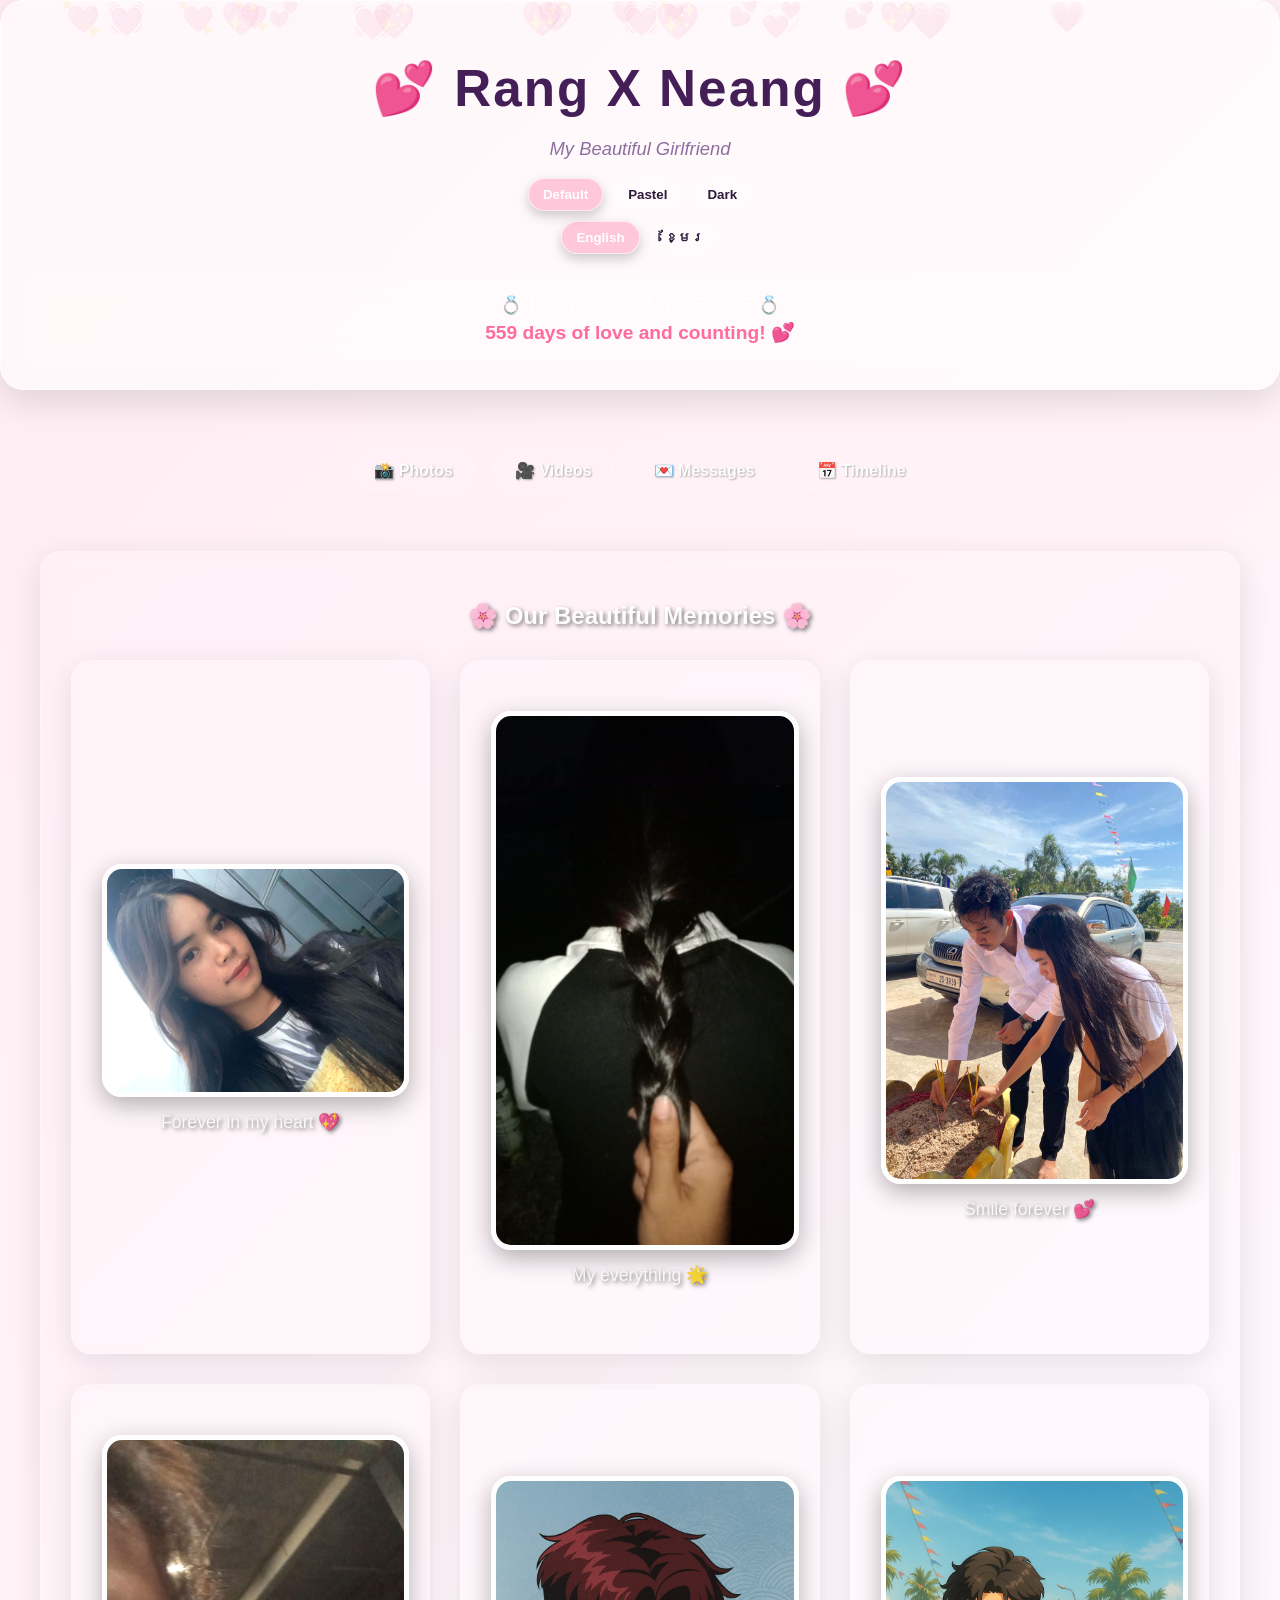
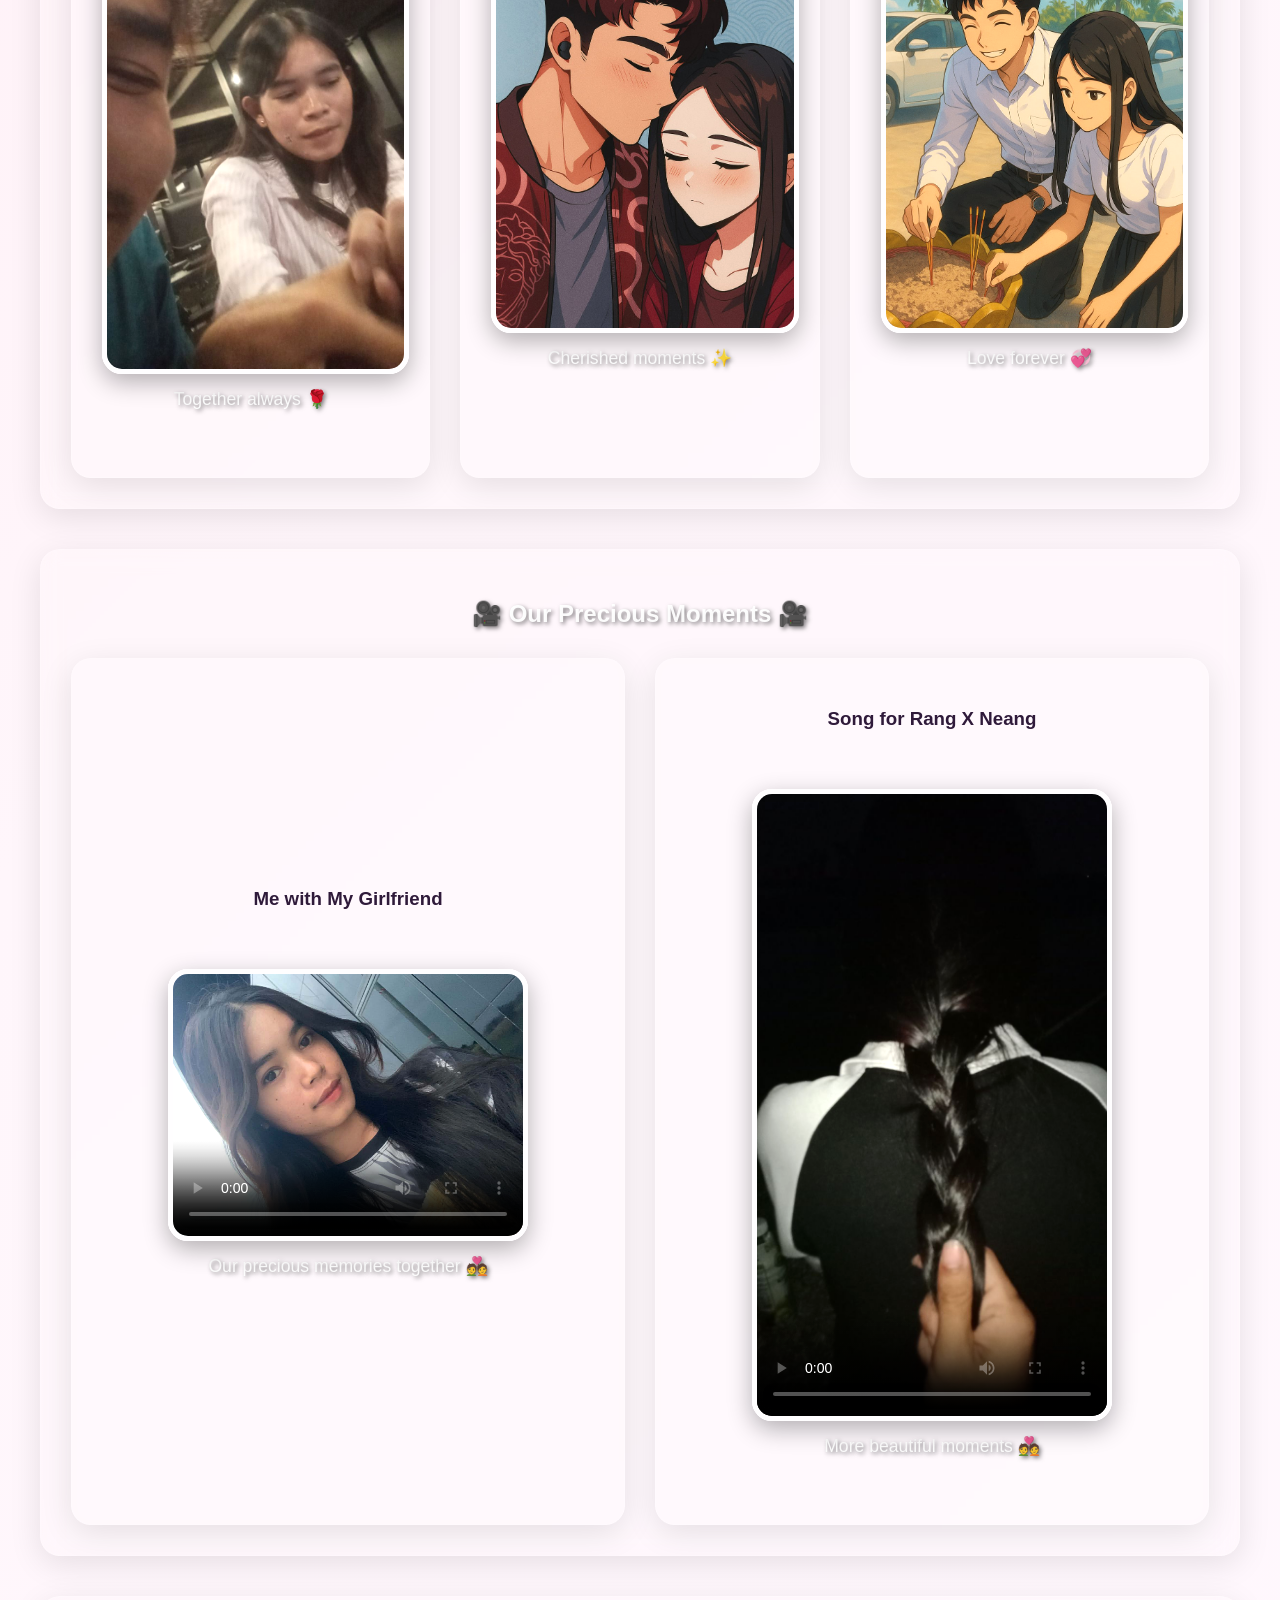
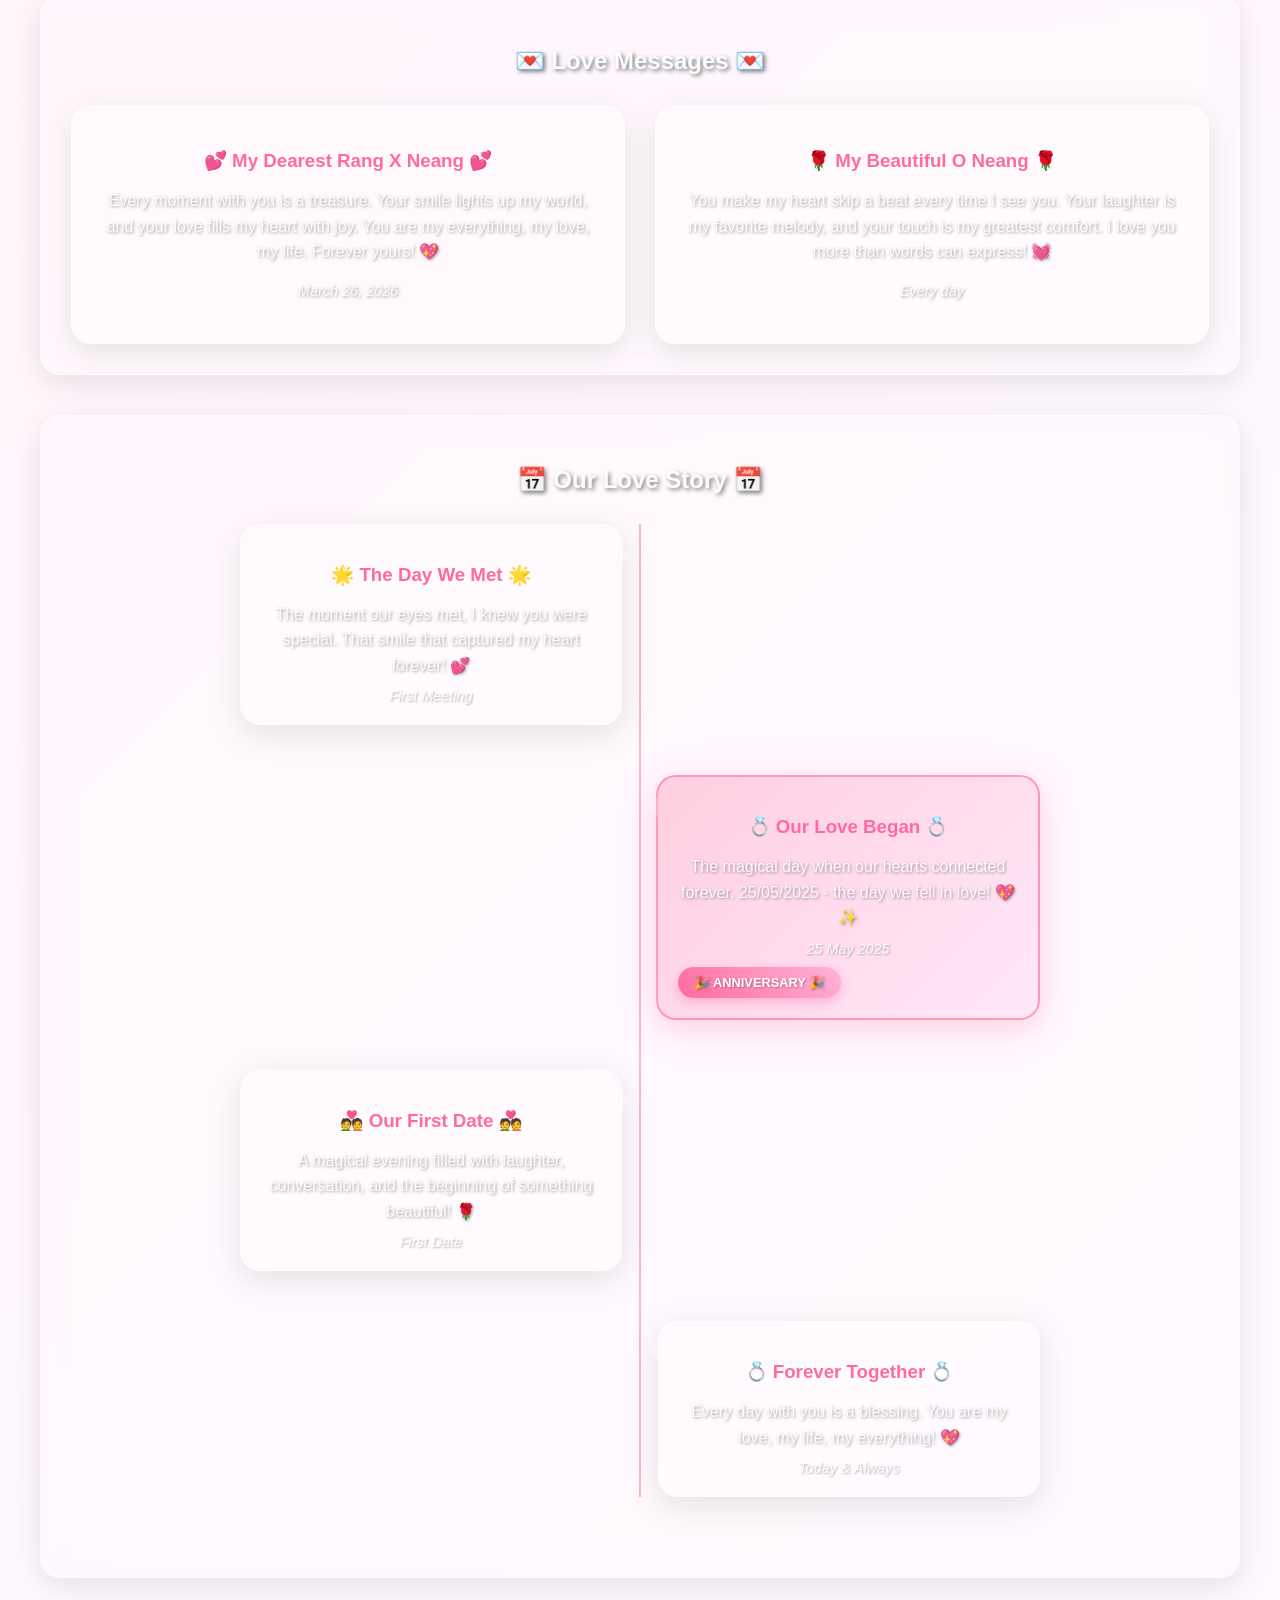
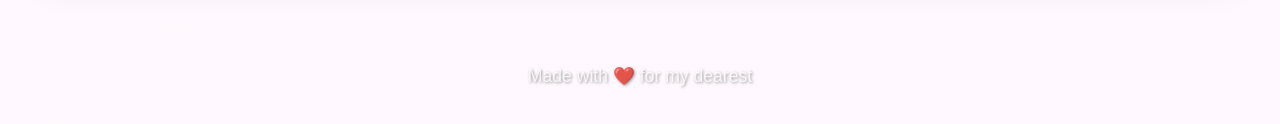
==== index.html @ b81b5de1 "update" ====
<!DOCTYPE html>
<html lang="km">
<head>
    <meta charset="UTF-8">
    <meta name="viewport" content="width=device-width, initial-scale=1.0">
    <meta name="description" content="A beautiful page dedicated to my girlfriend - Rang X Neang">
    <title>Rang X Neang - My Love</title>
    <link rel="stylesheet" href="css.css">
    <link rel="icon" href="data:image/svg+xml,<svg xmlns='http://www.w3.org/2000/svg' viewBox='0 0 100 100'><text y='.9em' font-size='90'>💕</text></svg>">
</head>
<body class="theme-default">
    <header>
        <h1>💕 Rang X Neang 💕</h1>
        <p class="subtitle">My Beautiful Girlfriend</p>

        <div class="theme-controls">
            <button class="theme-btn" data-theme="default">Default</button>
            <button class="theme-btn" data-theme="pastel">Pastel</button>
            <button class="theme-btn" data-theme="dark">Dark</button>
        </div>

        <div class="lang-controls">
            <button class="lang-btn" data-lang="en">English</button>
            <button class="lang-btn" data-lang="km">ខ្មែរ</button>
        </div>

        <div class="anniversary-counter" id="anniversaryCounter">
            <p>💍 Together since May 25, 2025 💍</p>
            <p id="daysTogether">Calculating days of love...</p>
        </div>
    </header>

    <main>
        <nav class="navigation">
            <a href="#photos" class="nav-link">📸 Photos</a>
            <a href="#videos" class="nav-link">🎥 Videos</a>
            <a href="#messages" class="nav-link">💌 Messages</a>
            <a href="#timeline" class="nav-link">📅 Timeline</a>
        </nav>

        <section id="photos" class="gallery-section">
            <h2>🌸 Our Beautiful Memories 🌸</h2>
            <div class="gallery-grid">
                <div class="memory">
                    <div class="img-container">
                        <img src="./photo/photo1.jpg" alt="Beautiful photo of my girlfriend" loading="lazy">
                        <p class="caption">Forever in my heart 💖</p>
                    </div>
                </div>

                <div class="memory">
                    <div class="img-container">
                        <img src="./photo/photo2.jpg" alt="Sweet moment with my girlfriend" loading="lazy">
                        <p class="caption">My everything 🌟</p>
                    </div>
                </div>

                <div class="memory">
                    <div class="img-container">
                        <img src="./photo/photo3.jpg" alt="Lovely memory" loading="lazy">
                        <p class="caption">Smile forever 💕</p>
                    </div>
                </div>

                <div class="memory">
                    <div class="img-container">
                        <img src="./photo/photo4.jpg" alt="Sweet journey together" loading="lazy">
                        <p class="caption">Together always 🌹</p>
                    </div>
                </div>

                <div class="memory">
                    <div class="img-container">
                        <img src="./photo/photo5.jpg" alt="Happy day" loading="lazy">
                        <p class="caption">Cherished moments ✨</p>
                    </div>
                </div>

                <div class="memory">
                    <div class="img-container">
                        <img src="./photo/photo6.jpg" alt="Love story" loading="lazy">
                        <p class="caption">Love forever 💞</p>
                    </div>
                </div>
            </div>
        </section>

        <section id="videos" class="gallery-section">
            <h2>🎥 Our Precious Moments 🎥</h2>
            <div class="video-grid">
                <div class="memory">
                    <h3>Me with My Girlfriend</h3>
                    <div class="video-container">
                        <video src="./video/video1.mp4" controls preload="metadata" poster="./photo/photo1.jpg">
                            Your browser does not support the video tag.
                        </video>
                        <p class="caption">Our precious memories together 💑</p>
                    </div>
                </div>

                <div class="memory">
                    <h3>Song for Rang X Neang</h3>
                    <div class="video-container">
                        <video src="./video/video2.mp4" controls preload="metadata" poster="./photo/photo2.jpg">
                            Your browser does not support the video tag.
                        </video>
                        <p class="caption">More beautiful moments 💑</p>
                    </div>
                </div>
            </div>
        </section>

        <section id="messages" class="messages-section">
            <h2>💌 Love Messages 💌</h2>
            <div class="messages-container">
                <div class="love-message">
                    <div class="message-content">
                        <h3>💕 My Dearest Rang X Neang 💕</h3>
                        <p>Every moment with you is a treasure. Your smile lights up my world, and your love fills my heart with joy. You are my everything, my love, my life. Forever yours! 💖</p>
                        <p class="message-date">March 26, 2026</p>
                    </div>
                </div>

                <div class="love-message">
                    <div class="message-content">
                        <h3>🌹 My Beautiful O Neang 🌹</h3>
                        <p>You make my heart skip a beat every time I see you. Your laughter is my favorite melody, and your touch is my greatest comfort. I love you more than words can express! 💓</p>
                        <p class="message-date">Every day</p>
                    </div>
                </div>
            </div>
        </section>

        <section id="timeline" class="timeline-section">
            <h2>📅 Our Love Story 📅</h2>
            <div class="timeline">
                <div class="timeline-item">
                    <div class="timeline-content">
                        <h3>🌟 The Day We Met 🌟</h3>
                        <p>The moment our eyes met, I knew you were special. That smile that captured my heart forever! 💕</p>
                        <span class="timeline-date">First Meeting</span>
                    </div>
                </div>

                <div class="timeline-item anniversary">
                    <div class="timeline-content special">
                        <h3>💍 Our Love Began 💍</h3>
                        <p>The magical day when our hearts connected forever. 25/05/2025 - the day we fell in love! 💖✨</p>
                        <span class="timeline-date">25 May 2025</span>
                        <div class="anniversary-badge">🎉 ANNIVERSARY 🎉</div>
                    </div>
                </div>

                <div class="timeline-item">
                    <div class="timeline-content">
                        <h3>💑 Our First Date 💑</h3>
                        <p>A magical evening filled with laughter, conversation, and the beginning of something beautiful! 🌹</p>
                        <span class="timeline-date">First Date</span>
                    </div>
                </div>

                <div class="timeline-item">
                    <div class="timeline-content">
                        <h3>💍 Forever Together 💍</h3>
                        <p>Every day with you is a blessing. You are my love, my life, my everything! 💖</p>
                        <span class="timeline-date">Today & Always</span>
                    </div>
                </div>
            </div>
        </section>
    </main>

    <footer>
        <p>Made with ❤️ for my dearest</p>
    </footer>

    <script src="back.js"></script>
</body>
</html>
---- css.css ----
/* Smooth Scrolling */
:root {
    --text-color: #2d1131;
    --text-muted: rgba(255,255,255,0.95);
    --bg-main: linear-gradient(135deg, #ffe5f2 0%, #fff7fb 45%, #fdeefc 100%);
    --bg-card: rgba(255,255,255,0.12);
    --border-light: rgba(255,255,255,0.3);
    --shadow: 0 8px 32px rgba(0,0,0,0.1);
}

html {
    scroll-behavior: smooth;
}

body {
    color: var(--text-color);
    background: var(--bg-main);
    font-family: 'Khmer OS Battambang', 'Segoe UI', 'Roboto', sans-serif;
    transition: background 0.5s ease, color 0.5s ease;
    min-height: 100vh;
    margin: 0;
}

body::before {
    content: '';
    position: absolute;
    top: 0;
    left: 0;
    right: 0;
    bottom: 0;
    background: url('data:image/svg+xml,<svg xmlns="http://www.w3.org/2000/svg" viewBox="0 0 100 100"><circle cx="50" cy="50" r="2" fill="rgba(255,255,255,0.04)"/></svg>') repeat;
    pointer-events: none;
    z-index: -1;
    opacity: 0.8;
}

header {
    text-align: center;
    margin-bottom: 40px;
    animation: fadeInDown 1s ease-out;
    padding: 24px;
    background: rgba(255, 255, 255, 0.58);
    border-radius: 24px;
    border: 1px solid rgba(255, 255, 255, 0.6);
    box-shadow: 0 12px 35px rgba(0,0,0,0.12);
}

header h1 {
    font-size: 3.2em;
    margin-bottom: 8px;
    letter-spacing: 0.04em;
    color: #441f57;
}

.subtitle {
    font-size: 1.15em;
    color: #8f6d9e;
    font-style: italic;
    text-shadow: 1px 1px 3px rgba(255,255,255,0.9);
}

.anniversary-counter {
    margin-top: 20px;
    padding: 15px;
    background: rgba(255, 255, 255, 0.15);
    backdrop-filter: blur(10px);
    border-radius: 15px;
    border: 1px solid rgba(255, 255, 255, 0.3);
    animation: fadeInUp 1.5s ease-out;
}

.anniversary-counter p {
    margin: 5px 0;
    color: rgba(255, 255, 255, 0.9);
    font-size: 1.1em;
}

#daysTogether {
    font-weight: bold;
    color: #ff6b9d;
    font-size: 1.2em;
}

main {
    width: min(100%, 1200px);
    max-width: 1200px;
    margin: 0 auto;
    display: flex;
    flex-direction: column;
    gap: 40px;
}

.timeline {
    margin: 0 auto;
}

/* Navigation */
.navigation {
    display: flex;
    justify-content: center;
    gap: 20px;
    margin: 20px 0;
    flex-wrap: wrap;
}

.nav-link {
    padding: 10px 20px;
    background: rgba(255, 255, 255, 0.1);
    color: rgba(255,255,255,0.95);
    text-decoration: none;
    border-radius: 25px;
    font-weight: bold;
    transition: all 0.3s ease;
    border: 1px solid rgba(255, 255, 255, 0.3);
    text-shadow: 1px 1px 2px rgba(0,0,0,0.3);
}

.nav-link:hover {
    background: rgba(255, 107, 157, 0.3);
    transform: translateY(-2px);
    box-shadow: 0 5px 15px rgba(0, 0, 0, 0.2);
}

.theme-controls,
.lang-controls {
    margin-top: 10px;
    display: flex;
    justify-content: center;
    gap: 10px;
}

.lang-btn,
.theme-btn {
    background: rgba(255,255,255,0.2);
    color: #2f1a3a;
    border: 1px solid rgba(255,255,255,0.3);
    border-radius: 18px;
    padding: 8px 14px;
    cursor: pointer;
    transition: all 0.25s ease;
    font-weight: bold;
}

.lang-btn.active,
.theme-btn.active {
    background: rgba(255, 107, 157, 0.35);
    color: white;
    border: 1px solid rgba(255, 255, 255, 0.6);
    box-shadow: 0 5px 12px rgba(0, 0, 0, 0.2);
}

.theme-btn {
    background: rgba(255,255,255,0.2);
    color: #2f1a3a;
    border: 1px solid rgba(255,255,255,0.3);
    border-radius: 18px;
    padding: 8px 14px;
    cursor: pointer;
    transition: all 0.25s ease;
    font-weight: bold;
}

.theme-btn:hover,
.theme-btn.active {
    background: rgba(255, 107, 157, 0.35);
    color: white;
    border: 1px solid rgba(255, 255, 255, 0.6);
    box-shadow: 0 5px 12px rgba(0, 0, 0, 0.2);
}

.theme-default, .theme-pastel, .theme-dark {
    --app-text: #2f1a3a;
    --app-strong: #2f1a3a;
    --frame: rgba(255,255,255,0.12);
    --frame-border: rgba(255,255,255,0.25);
}

.theme-default {
    color: #2f1a3a;
    background: linear-gradient(135deg, #ffedf3 0%, #fff6fb 40%, #fff9ff 100%);
}

.theme-pastel {
    color: #3a1a36;
    background: linear-gradient(135deg, #f7f3ff 0%, #ffedf5 45%, #fffcf8 100%);
}

.theme-dark {
    color: #f8ecff;
    background: linear-gradient(135deg, #1d1630 0%, #341f4e 40%, #4f2c73 100%);
}

.theme-dark .gallery-section,
.theme-dark .messages-section,
.theme-dark .timeline-section,
.theme-dark .memory,
.theme-dark header,
.theme-dark .anniversary-counter {
    background: rgba(16, 11, 29, 0.85);
    border: 1px solid rgba(255,255,255,0.2);
}

.theme-dark .subtitle,
.theme-dark .gallery-section h2,
.theme-dark .messages-section h2,
.theme-dark .timeline-section h2,
.theme-dark .caption,
.theme-dark .timeline-content p,
.theme-dark .message-content p {
    color: rgba(255,255,255,0.95);
}

.theme-dark .nav-link {
    color: rgba(255,255,255,0.9);
}

/* Gallery Sections */
.gallery-section {
    background: rgba(255,255,255,0.1);
    backdrop-filter: blur(10px);
    border-radius: 20px;
    padding: 30px;
    box-shadow: 0 8px 32px rgba(0,0,0,0.1);
    border: 1px solid rgba(255,255,255,0.2);
    animation: slideInUp 1s ease-out;
}

.gallery-section h2 {
    text-align: center;
    margin-bottom: 30px;
    color: rgba(255,255,255,0.95);
    text-shadow: 2px 2px 4px rgba(0,0,0,0.5);
}

.gallery-grid, .video-grid {
    display: grid;
    grid-template-columns: repeat(auto-fit, minmax(300px, 1fr));
    gap: 30px;
    margin-top: 20px;
}

.memory {
    background: rgba(255,255,255,0.1);
    backdrop-filter: blur(10px);
    border-radius: 20px;
    padding: 30px;
    box-shadow: 0 8px 32px rgba(0,0,0,0.1);
    border: 1px solid rgba(255,255,255,0.2);
    animation: slideInUp 1s ease-out;
    display: flex;
    flex-direction: column;
    align-items: center;
    text-align: center;
    justify-content: center;
}

.memory:nth-child(1) { animation-delay: 0.2s; }
.memory:nth-child(2) { animation-delay: 0.4s; }
.memory:nth-child(3) { animation-delay: 0.6s; }
.memory:nth-child(4) { animation-delay: 0.8s; }

.img-container, .video-container {
    text-align: center;
    margin: 20px 0;
}

.caption {
    margin-top: 15px;
    font-size: 1.1em;
    color: rgba(255,255,255,0.95);
    font-weight: 500;
    text-shadow: 2px 2px 4px rgba(0,0,0,0.5);
}

/* Messages Section */
.messages-section {
    background: rgba(255,255,255,0.1);
    backdrop-filter: blur(10px);
    border-radius: 20px;
    padding: 30px;
    box-shadow: 0 8px 32px rgba(0,0,0,0.1);
    border: 1px solid rgba(255,255,255,0.2);
    animation: slideInUp 1s ease-out;
}

.messages-section h2 {
    text-align: center;
    margin-bottom: 30px;
    color: rgba(255,255,255,0.95);
    text-shadow: 2px 2px 4px rgba(0,0,0,0.5);
}

.messages-container {
    display: grid;
    grid-template-columns: repeat(auto-fit, minmax(400px, 1fr));
    gap: 30px;
}

.love-message {
    background: rgba(255,255,255,0.1);
    backdrop-filter: blur(10px);
    border-radius: 20px;
    padding: 25px;
    box-shadow: 0 8px 32px rgba(0,0,0,0.1);
    border: 1px solid rgba(255,255,255,0.2);
    transition: transform 0.3s ease;
}

.love-message:hover {
    transform: translateY(-5px);
}

.message-content h3 {
    color: #ff6b9d;
    margin-bottom: 15px;
    text-align: center;
}

.message-content p {
    color: rgba(255,255,255,0.95);
    line-height: 1.6;
    margin-bottom: 15px;
    text-align: center;
    text-shadow: 1px 1px 3px rgba(0,0,0,0.4);
}

.message-date {
    color: rgba(255,255,255,0.9);
    font-style: italic;
    text-align: center;
    font-size: 0.9em;
    text-shadow: 1px 1px 2px rgba(0,0,0,0.3);
}

/* Timeline Section */
.timeline-section {
    background: rgba(255,255,255,0.1);
    backdrop-filter: blur(10px);
    border-radius: 20px;
    padding: 30px;
    box-shadow: 0 8px 32px rgba(0,0,0,0.1);
    border: 1px solid rgba(255,255,255,0.2);
    animation: slideInUp 1s ease-out;
}

.timeline-section h2 {
    text-align: center;
    margin-bottom: 30px;
    color: rgba(255,255,255,0.95);
    text-shadow: 2px 2px 4px rgba(0,0,0,0.5);
}

.timeline {
    position: relative;
    max-width: 800px;
    margin: 0 auto;
}

.timeline::before {
    content: '';
    position: absolute;
    left: 50%;
    top: 0;
    bottom: 0;
    width: 2px;
    background: rgba(255, 107, 157, 0.5);
    transform: translateX(-50%);
}

.timeline-item {
    margin-bottom: 50px;
    position: relative;
    display: flex;
    align-items: flex-start;
    width: 100%;
}

.timeline-item:nth-child(even) {
    justify-content: flex-end;
}

.timeline-item:nth-child(odd) {
    justify-content: flex-start;
}

.timeline-content {
    background: rgba(255,255,255,0.1);
    backdrop-filter: blur(10px);
    border-radius: 20px;
    padding: 20px;
    box-shadow: 0 8px 32px rgba(0,0,0,0.1);
    border: 1px solid rgba(255,255,255,0.2);
    position: relative;
    width: calc(45% - 20px);
    max-width: 420px;
}

.timeline-item:nth-child(odd) .timeline-content {
    margin-right: 40px;
}

.timeline-item:nth-child(even) .timeline-content {
    margin-left: 40px;
}

.timeline-content::before {
    content: '';
    position: absolute;
    top: 20px;
    width: 0;
    height: 0;
    border-style: solid;
}

.timeline-item:nth-child(even) .timeline-content::before {
    left: -10px;
    border-width: 10px 10px 10px 0;
    border-color: transparent rgba(255,255,255,0.2) transparent transparent;
}

.timeline-item:nth-child(odd) .timeline-content::before {
    right: -10px;
    border-width: 10px 0 10px 10px;
    border-color: transparent transparent transparent rgba(255,255,255,0.2);
}

.timeline-content h3 {
    color: #ff6b9d;
    margin-bottom: 10px;
    text-align: center;
}

.timeline-content p {
    color: rgba(255,255,255,0.95);
    line-height: 1.6;
    margin-bottom: 10px;
    text-align: center;
    text-shadow: 1px 1px 3px rgba(0,0,0,0.4);
}

.timeline-date {
    color: rgba(255,255,255,0.9);
    font-style: italic;
    text-align: center;
    font-size: 0.9em;
    display: block;
    text-shadow: 1px 1px 2px rgba(0,0,0,0.3);
}

.timeline-item.anniversary .timeline-content.special {
    background: linear-gradient(135deg, rgba(255, 107, 157, 0.3), rgba(255, 193, 239, 0.3));
    border: 2px solid rgba(255, 107, 157, 0.6);
    box-shadow: 0 8px 32px rgba(255, 107, 157, 0.3);
    animation: anniversaryGlow 2s ease-in-out infinite alternate;
}

.anniversary-badge {
    background: linear-gradient(45deg, #ff6b9d, #ffb3d9);
    color: white;
    padding: 8px 16px;
    border-radius: 20px;
    font-size: 0.8em;
    font-weight: bold;
    margin-top: 10px;
    display: inline-block;
    text-shadow: 1px 1px 2px rgba(0,0,0,0.3);
    box-shadow: 0 4px 12px rgba(255, 107, 157, 0.4);
    animation: badgePulse 1.5s ease-in-out infinite;
}

@keyframes anniversaryGlow {
    0% {
        box-shadow: 0 8px 32px rgba(255, 107, 157, 0.3);
        transform: scale(1);
    }
    100% {
        box-shadow: 0 8px 32px rgba(255, 107, 157, 0.6);
        transform: scale(1.02);
    }
}

@keyframes badgePulse {
    0%, 100% {
        transform: scale(1);
        opacity: 1;
    }
    50% {
        transform: scale(1.05);
        opacity: 0.9;
    }
}

footer {
    text-align: center;
    margin-top: 50px;
    padding: 20px;
    color: rgba(255,255,255,0.8);
    font-size: 1.1em;    text-shadow: 1px 1px 3px rgba(0,0,0,0.4);    animation: fadeIn 2s ease-out;
}

@keyframes fadeInDown {
    from {
        opacity: 0;
        transform: translateY(-30px);
    }
    to {
        opacity: 1;
        transform: translateY(0);
    }
}

@keyframes slideInUp {
    from {
        opacity: 0;
        transform: translateY(50px);
    }
    to {
        opacity: 1;
        transform: translateY(0);
    }
}

img, video {
    width: 100%;
    max-width: 350px;
    border: 5px solid rgba(255,255,255,0.8);
    border-radius: 20px;
    box-shadow: 0 8px 25px rgba(0,0,0,0.3);
    transition: all 0.4s ease;
    filter: brightness(1.05);
    display: block;
    margin: 0 auto;
}

img:hover, video:hover {
    transform: scale(1.05) rotate(2deg);
    box-shadow: 0 12px 35px rgba(0,0,0,0.4);
    filter: brightness(1.1);
}

video {
    margin-top: 20px;
}

@keyframes fadeInUp {
    from {
        opacity: 0;
        transform: translateY(30px);
    }
    to {
        opacity: 1;
        transform: translateY(0);
    }
}

@keyframes floatHeart {
    0% {
        transform: translateY(0) scale(1);
        opacity: 1;
    }
    100% {
        transform: translateY(-100px) scale(0.5);
        opacity: 0;
    }
}

@keyframes slideInRight {
    from {
        transform: translateX(100%);
        opacity: 0;
    }
    to {
        transform: translateX(0);
        opacity: 1;
    }
}

@keyframes slideOutRight {
    from {
        transform: translateX(0);
        opacity: 1;
    }
    to {
        transform: translateX(100%);
        opacity: 0;
    }
}

/* Love Modal Styles */
.love-modal {
    position: fixed;
    top: 0;
    left: 0;
    width: 100%;
    height: 100%;
    background: rgba(0, 0, 0, 0.6);
    backdrop-filter: blur(5px);
    display: flex;
    justify-content: center;
    align-items: center;
    z-index: 2000;
    animation: fadeIn 0.3s ease-out;
}

.modal-content {
    background: rgba(255, 255, 255, 0.95);
    border-radius: 20px;
    padding: 30px;
    max-width: 400px;
    width: 90%;
    text-align: center;
    box-shadow: 0 20px 60px rgba(0, 0, 0, 0.3);
    border: 2px solid rgba(255, 107, 157, 0.3);
    animation: modalBounce 0.5s ease-out;
}

@keyframes modalBounce {
    0% { transform: scale(0.7); opacity: 0; }
    50% { transform: scale(1.05); }
    100% { transform: scale(1); opacity: 1; }
}

.modal-header {
    position: relative;
    margin-bottom: 20px;
}

.close-btn {
    position: absolute;
    top: -10px;
    right: -10px;
    background: #ff6b9d;
    color: white;
    border: none;
    border-radius: 50%;
    width: 30px;
    height: 30px;
    cursor: pointer;
    font-size: 20px;
    line-height: 1;
    transition: all 0.3s ease;
}

.close-btn:hover {
    background: #e55a8a;
    transform: scale(1.1);
}

.heart-icon {
    font-size: 3em;
    margin-bottom: 15px;
    animation: heartbeat 1.5s infinite;
}

@keyframes heartbeat {
    0%, 100% { transform: scale(1); }
    50% { transform: scale(1.1); }
}

.modal-content h3 {
    color: #ff6b9d;
    margin: 10px 0;
    font-size: 1.4em;
}

.modal-content p {
    color: #666;
    margin: 10px 0;
    font-size: 1.1em;
    font-style: italic;
}

/* Notification Styles */
.notification {
    box-shadow: 0 4px 12px rgba(0, 0, 0, 0.2);
}

@keyframes fadeIn {
    from {
        opacity: 0;
    }
    to {
        opacity: 1;
    }
}

/* Background Hearts Animation */
.background-hearts {
    position: fixed;
    top: 0;
    left: 0;
    width: 100%;
    height: 100%;
    pointer-events: none;
    z-index: -2;
    overflow: hidden;
}

.background-heart {
    position: absolute;
    animation: floatUp linear infinite;
    opacity: 0.4;
    color: rgba(255, 107, 157, 0.5);
}

@keyframes floatUp {
    0% {
        transform: translateY(100vh) rotate(0deg);
        opacity: 0;
    }
    10% {
        opacity: 0.3;
    }
    90% {
        opacity: 0.3;
    }
    100% {
        transform: translateY(-100px) rotate(360deg);
        opacity: 0;
    }
}

.floating-heart {
    position: fixed;
    pointer-events: none;
    z-index: 1000;
    transform: translate(-50%, -50%);
    animation: floatHeart 2s ease-out forwards;
}

@media (max-width: 900px) {
    .timeline {
        max-width: 100%;
        padding-left: 16px;
        padding-right: 16px;
    }

    .timeline::before {
        left: 24px;
        transform: translateX(0);
    }

    .timeline-item {
        flex-direction: column;
        align-items: flex-start;
        width: 100%;
    }

    .timeline-item:nth-child(even),
    .timeline-item:nth-child(odd) {
        justify-content: flex-start;
    }

    .timeline-content {
        width: calc(100% - 56px);
        margin: 0 0 20px 32px;
        max-width: none;
    }

    .timeline-content::before {
        left: -18px;
        right: auto;
        border-width: 10px 10px 10px 0;
        border-color: transparent rgba(255,255,255,0.2) transparent transparent;
    }
}

@media (max-width: 600px) {
    .timeline-content {
        width: calc(100% - 48px);
        margin-left: 24px;
        padding: 16px;
    }

    .timeline-content h3 {
        font-size: 1.1em;
    }

    .timeline-content p,
    .timeline-date {
        font-size: 0.95em;
    }
}

@media (max-width: 600px) {
    body {
        padding: 20px 10px;
    }
    header h1 {
        font-size: 2.2em;
    }
    .subtitle {
        font-size: 1em;
    }
    .memory {
        padding: 20px;
        margin: 0 10px;
    }
    h1, h2, h3 {
        font-size: 1.8em;
    }
    h2 {
        font-size: 1.6em;
    }
    h3 {
        font-size: 1.4em;
    }
    img, video {
        max-width: 280px;
    }
    footer {
        font-size: 1em;
    }
}
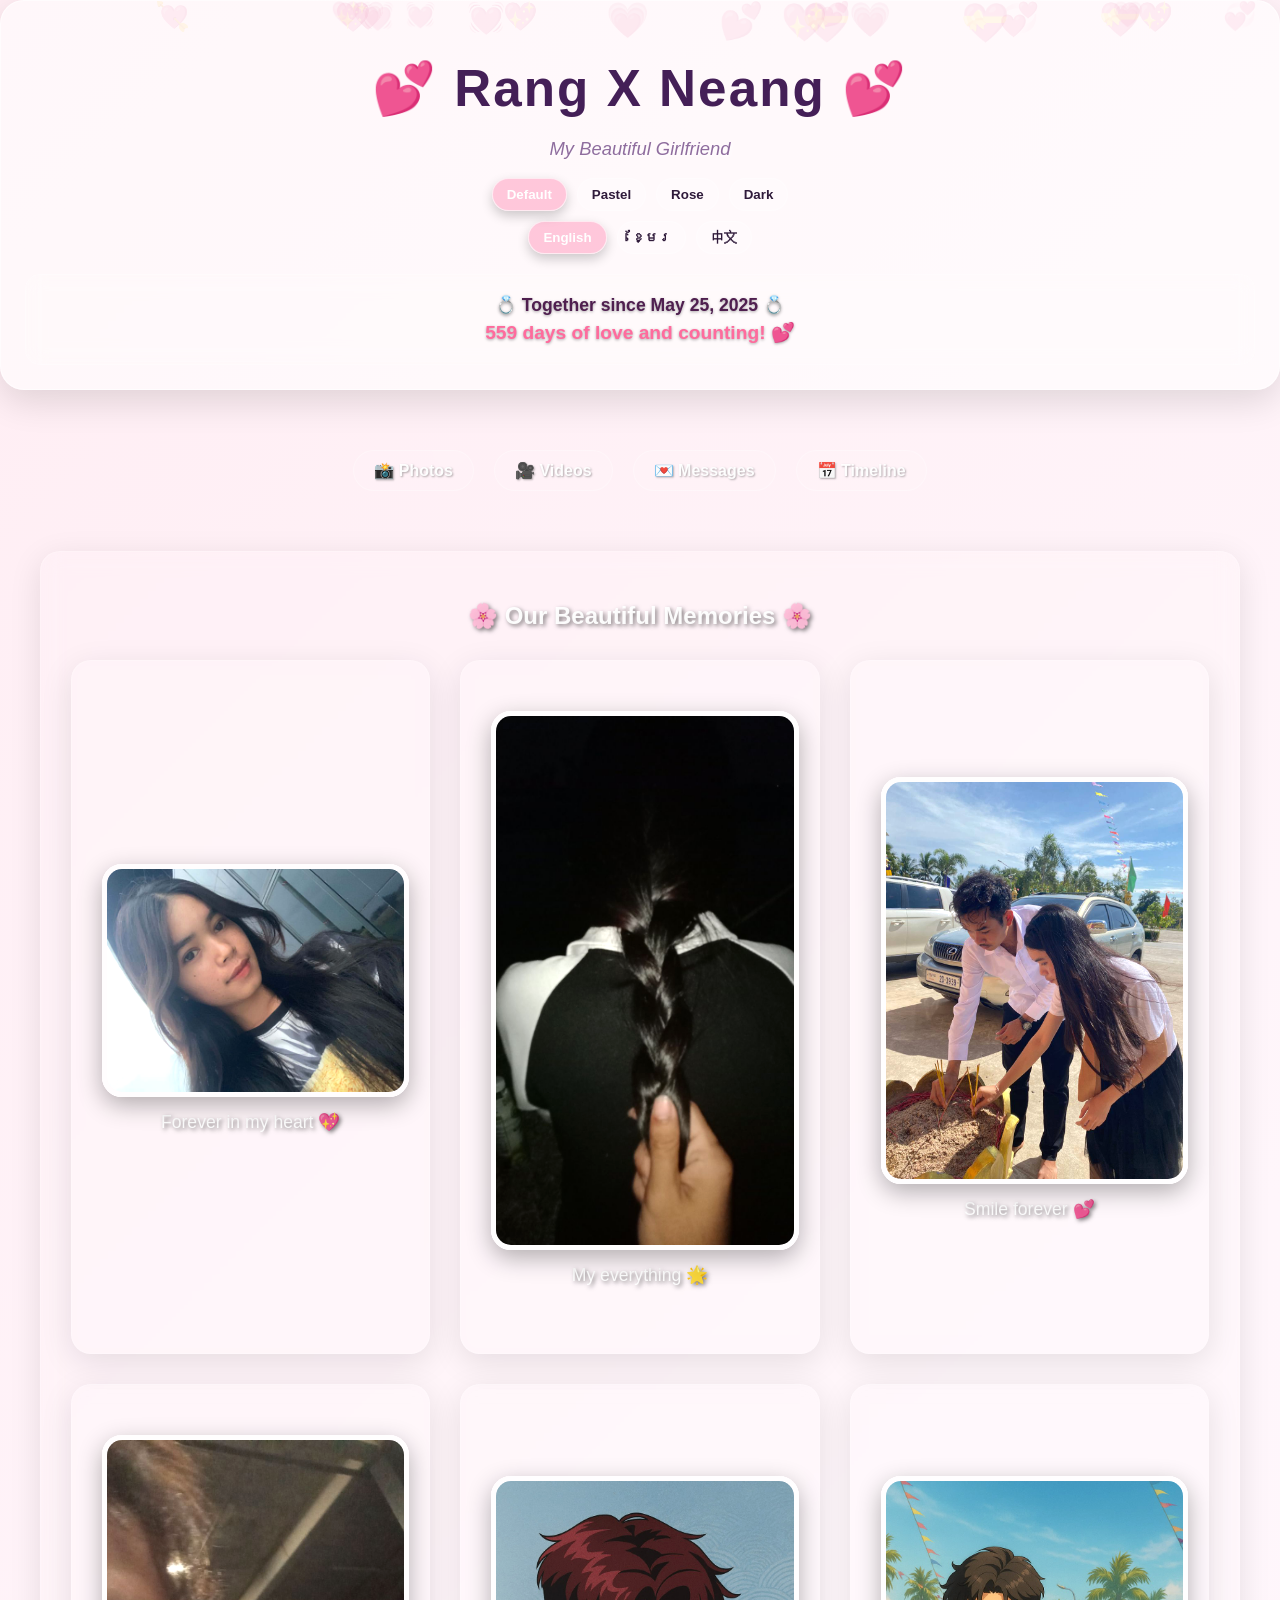
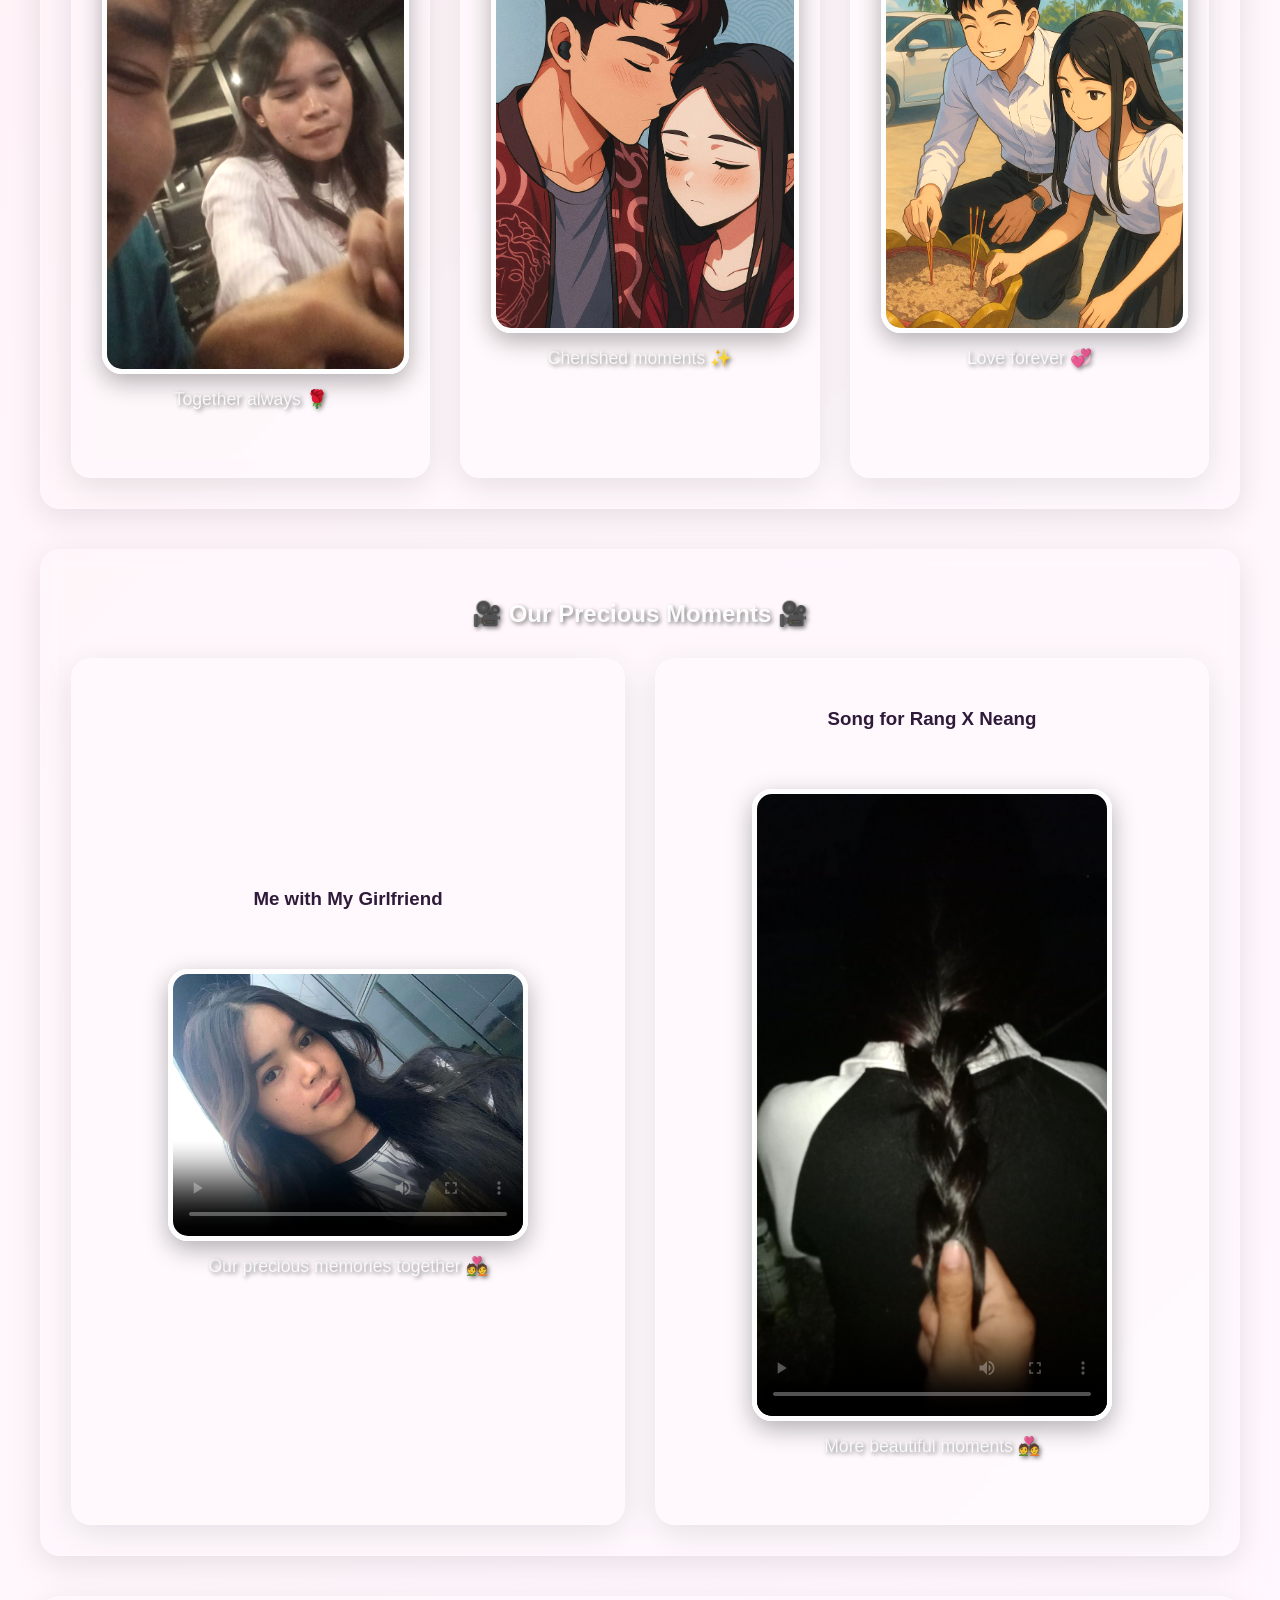
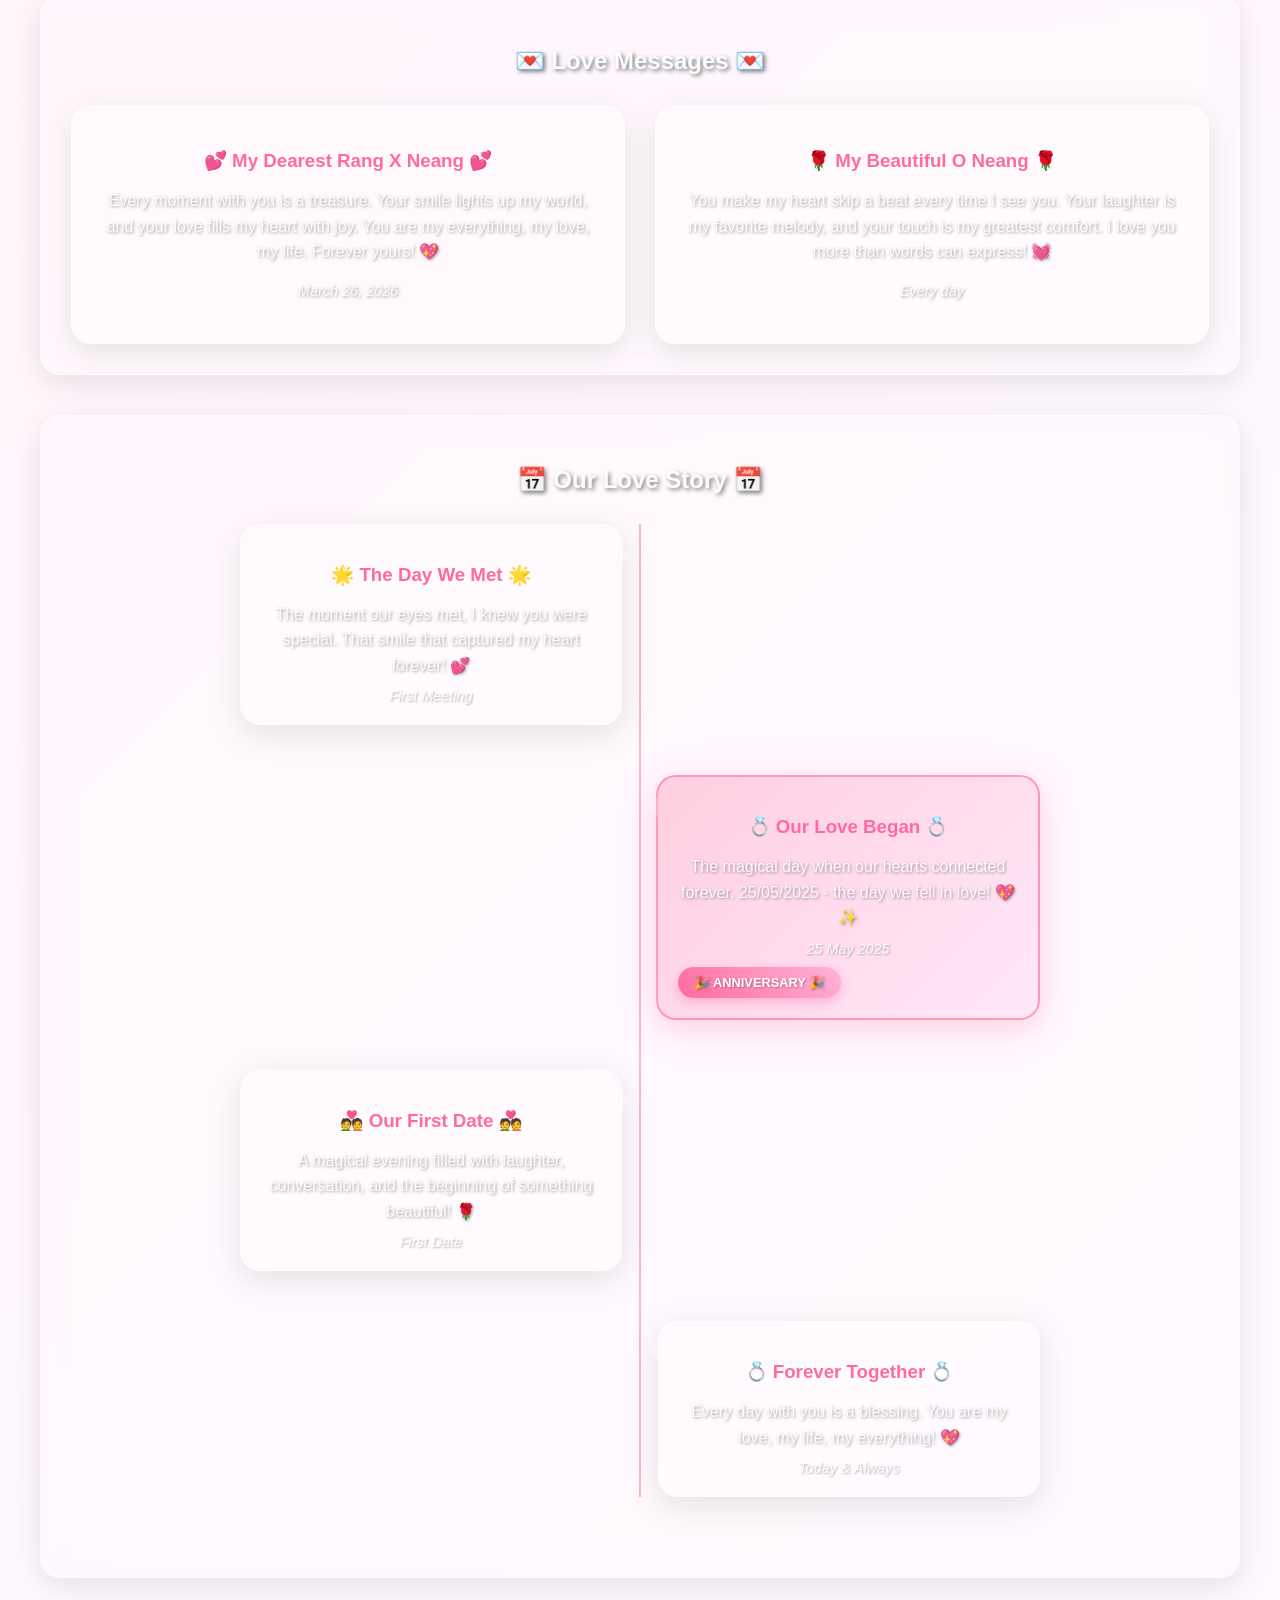
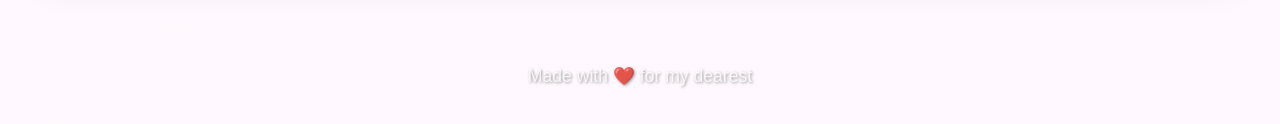
==== commit 0bda7410: "update" ====
--- a/index.html
+++ b/index.html
@@ -10,18 +10,20 @@
 </head>
 <body class="theme-default">
     <header>
-        <h1>💕 Rang X Neang 💕</h1>
+        <h1> Rang X Neang </h1>
         <p class="subtitle">My Beautiful Girlfriend</p>
 
         <div class="theme-controls">
             <button class="theme-btn" data-theme="default">Default</button>
             <button class="theme-btn" data-theme="pastel">Pastel</button>
+            <button class="theme-btn" data-theme="rose">Rose</button>
             <button class="theme-btn" data-theme="dark">Dark</button>
         </div>
 
         <div class="lang-controls">
             <button class="lang-btn" data-lang="en">English</button>
             <button class="lang-btn" data-lang="km">ខ្មែរ</button>
+            <button class="lang-btn" data-lang="zh">中文</button>
         </div>
 
         <div class="anniversary-counter" id="anniversaryCounter">
--- a/css.css
+++ b/css.css
@@ -71,8 +71,15 @@
 
 .anniversary-counter p {
     margin: 5px 0;
-    color: rgba(255, 255, 255, 0.9);
+    color: #4f1f4f;
     font-size: 1.1em;
+    font-weight: 700;
+    text-shadow: 0 1px 3px rgba(0, 0, 0, 0.35);
+}
+
+.theme-dark .anniversary-counter p {
+    color: rgba(255, 255, 255, 0.95);
+    text-shadow: 0 1px 2px rgba(0, 0, 0, 0.8);
 }
 
 #daysTogether {
@@ -183,6 +190,11 @@
 .theme-pastel {
     color: #3a1a36;
     background: linear-gradient(135deg, #f7f3ff 0%, #ffedf5 45%, #fffcf8 100%);
+}
+
+.theme-rose {
+    color: #4a1a2e;
+    background: linear-gradient(135deg, #ffe6f0 0%, #ffd1e6 40%, #ffb3d9 100%);
 }
 
 .theme-dark {
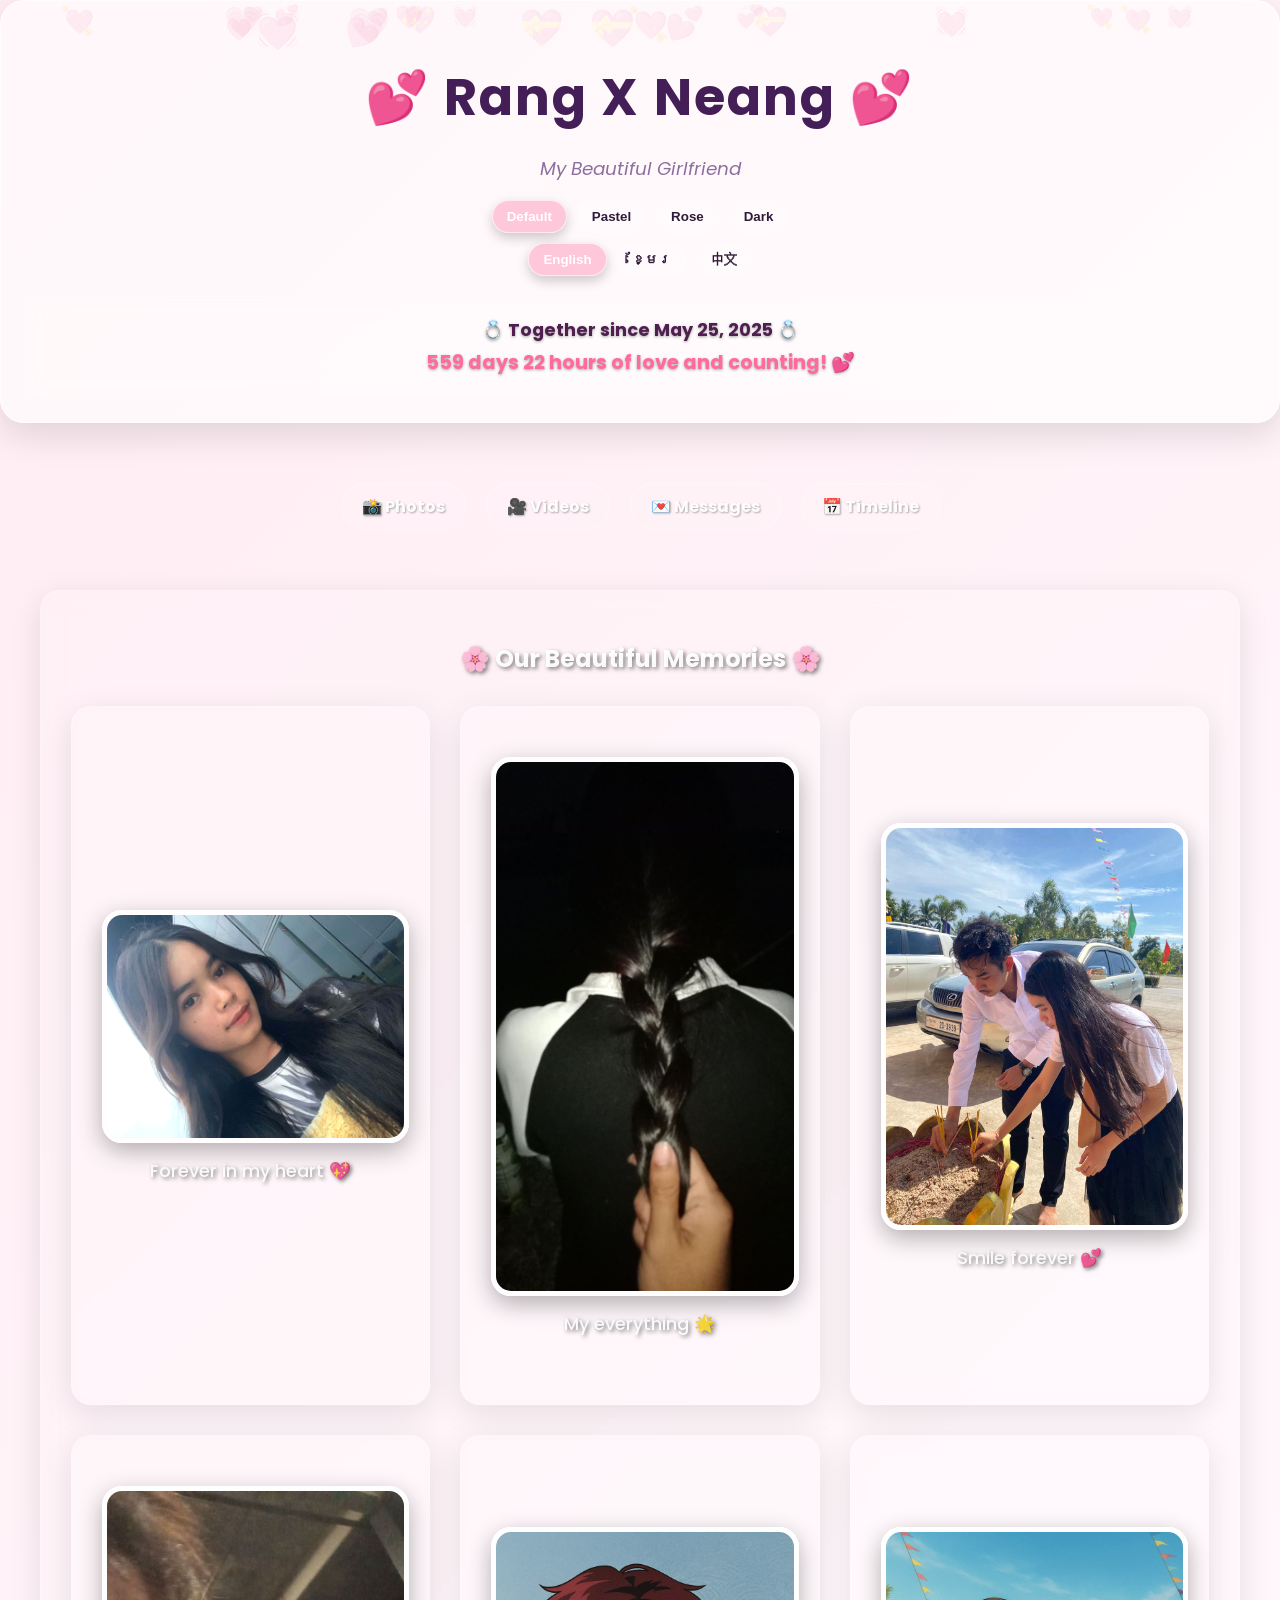
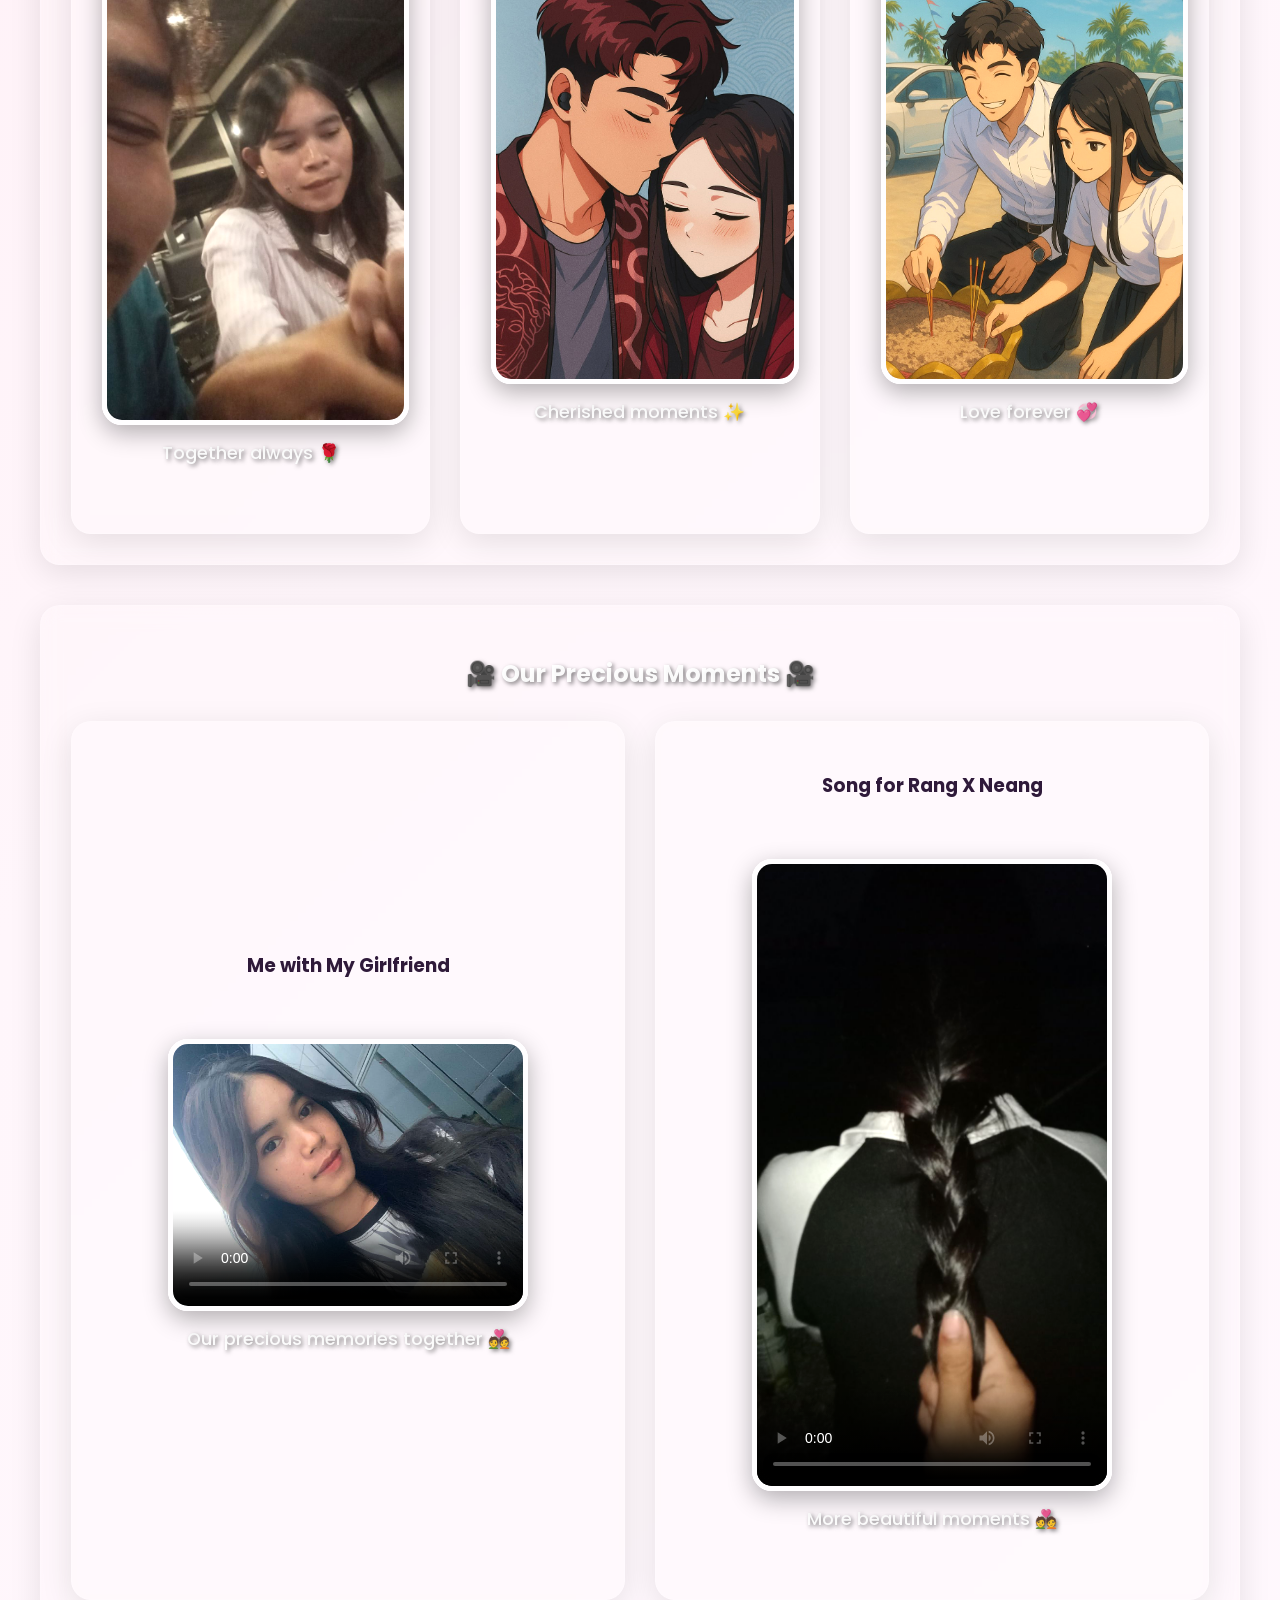
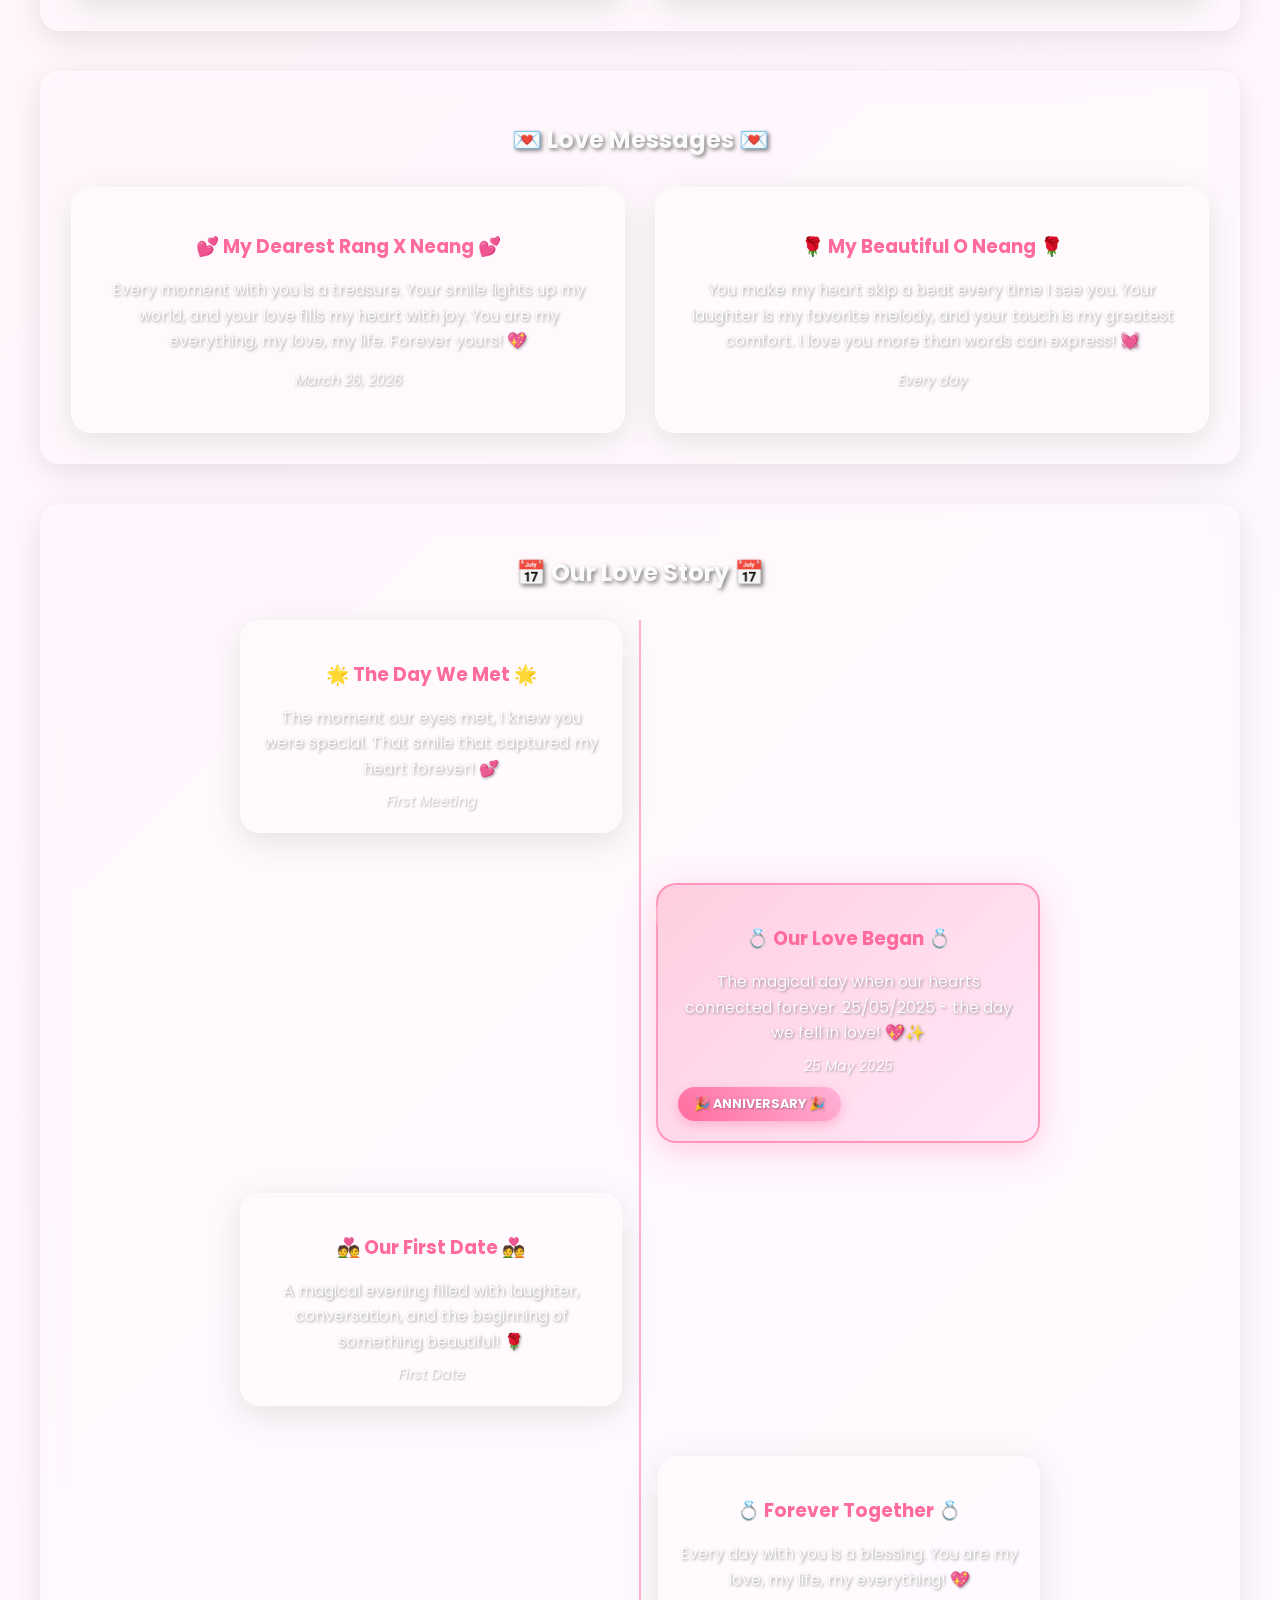
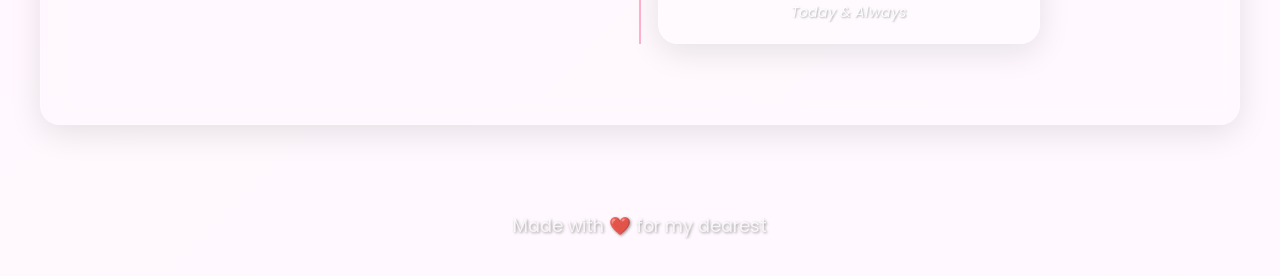
==== commit 9e2f912a: "update" ====
--- a/index.html
+++ b/index.html
@@ -10,7 +10,7 @@
 </head>
 <body class="theme-default">
     <header>
-        <h1> Rang X Neang </h1>
+        <h1> Rang X Neang II </h1>
         <p class="subtitle">My Beautiful Girlfriend</p>
 
         <div class="theme-controls">
--- a/css.css
+++ b/css.css
@@ -1,4 +1,6 @@
 /* Smooth Scrolling */
+@import url('https://fonts.googleapis.com/css2?family=Poppins:wght@300;400;500;600;700&display=swap');
+
 :root {
     --text-color: #2d1131;
     --text-muted: rgba(255,255,255,0.95);
@@ -15,7 +17,7 @@
 body {
     color: var(--text-color);
     background: var(--bg-main);
-    font-family: 'Khmer OS Battambang', 'Segoe UI', 'Roboto', sans-serif;
+    font-family: 'Poppins', 'Khmer OS Battambang', 'Segoe UI', 'Roboto', sans-serif;
     transition: background 0.5s ease, color 0.5s ease;
     min-height: 100vh;
     margin: 0;
@@ -264,6 +266,12 @@
     align-items: center;
     text-align: center;
     justify-content: center;
+    transition: transform 0.3s ease, box-shadow 0.3s ease;
+}
+
+.memory:hover {
+    transform: translateY(-10px) scale(1.02);
+    box-shadow: 0 15px 40px rgba(0,0,0,0.2);
 }
 
 .memory:nth-child(1) { animation-delay: 0.2s; }
@@ -595,6 +603,55 @@
     to {
         transform: translateX(100%);
         opacity: 0;
+    }
+}
+
+/* Mobile Responsiveness */
+@media (max-width: 768px) {
+    header h1 {
+        font-size: 2.5em;
+    }
+
+    .gallery-grid, .video-grid {
+        grid-template-columns: 1fr;
+        gap: 20px;
+    }
+
+    .memory {
+        padding: 20px;
+    }
+
+    .timeline::before {
+        left: 20px;
+    }
+
+    .timeline-item {
+        flex-direction: column;
+        align-items: flex-start;
+    }
+
+    .timeline-item:nth-child(even), .timeline-item:nth-child(odd) {
+        justify-content: flex-start;
+    }
+
+    .timeline-content {
+        width: 100%;
+        margin-left: 40px;
+        margin-right: 0;
+    }
+
+    .timeline-content::before {
+        left: -10px;
+        border-width: 10px 10px 10px 0;
+        border-color: transparent rgba(255,255,255,0.2) transparent transparent;
+    }
+
+    .messages-container {
+        grid-template-columns: 1fr;
+    }
+
+    img, video {
+        max-width: 100%;
     }
 }
 
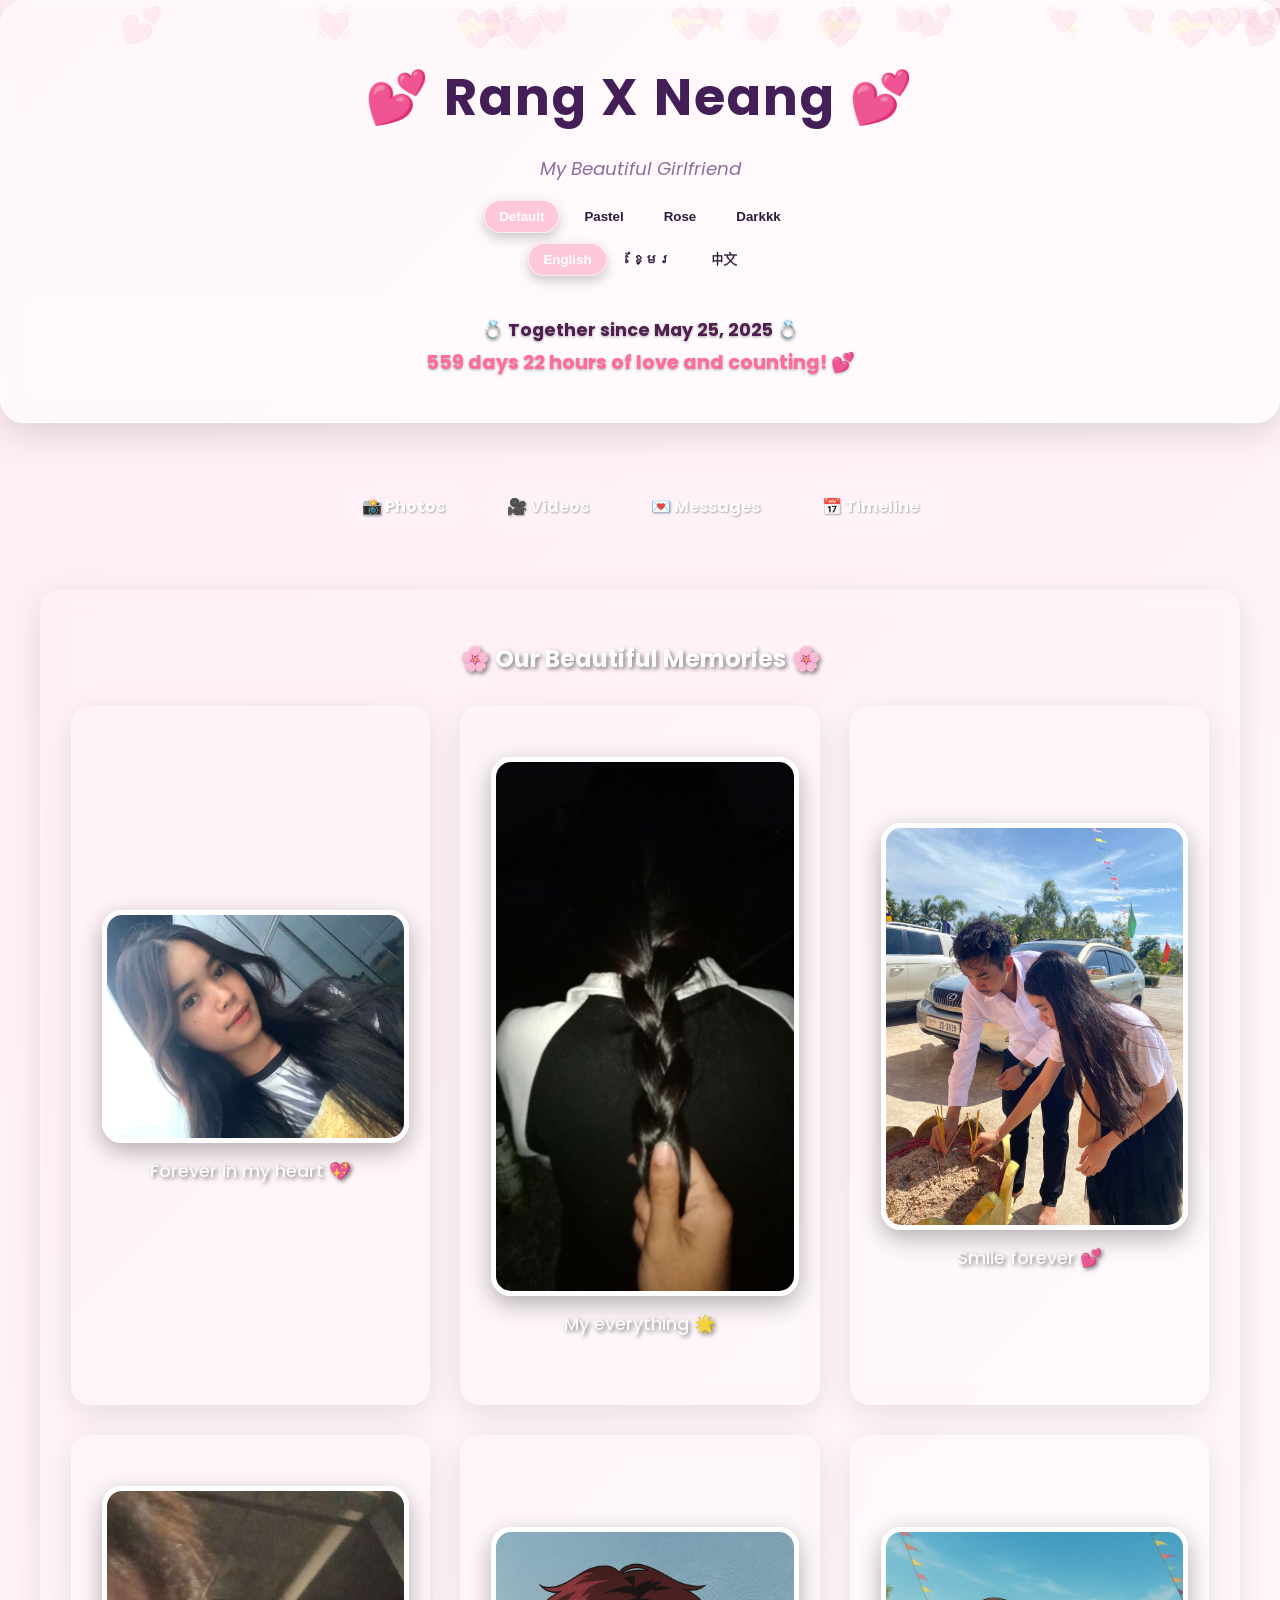
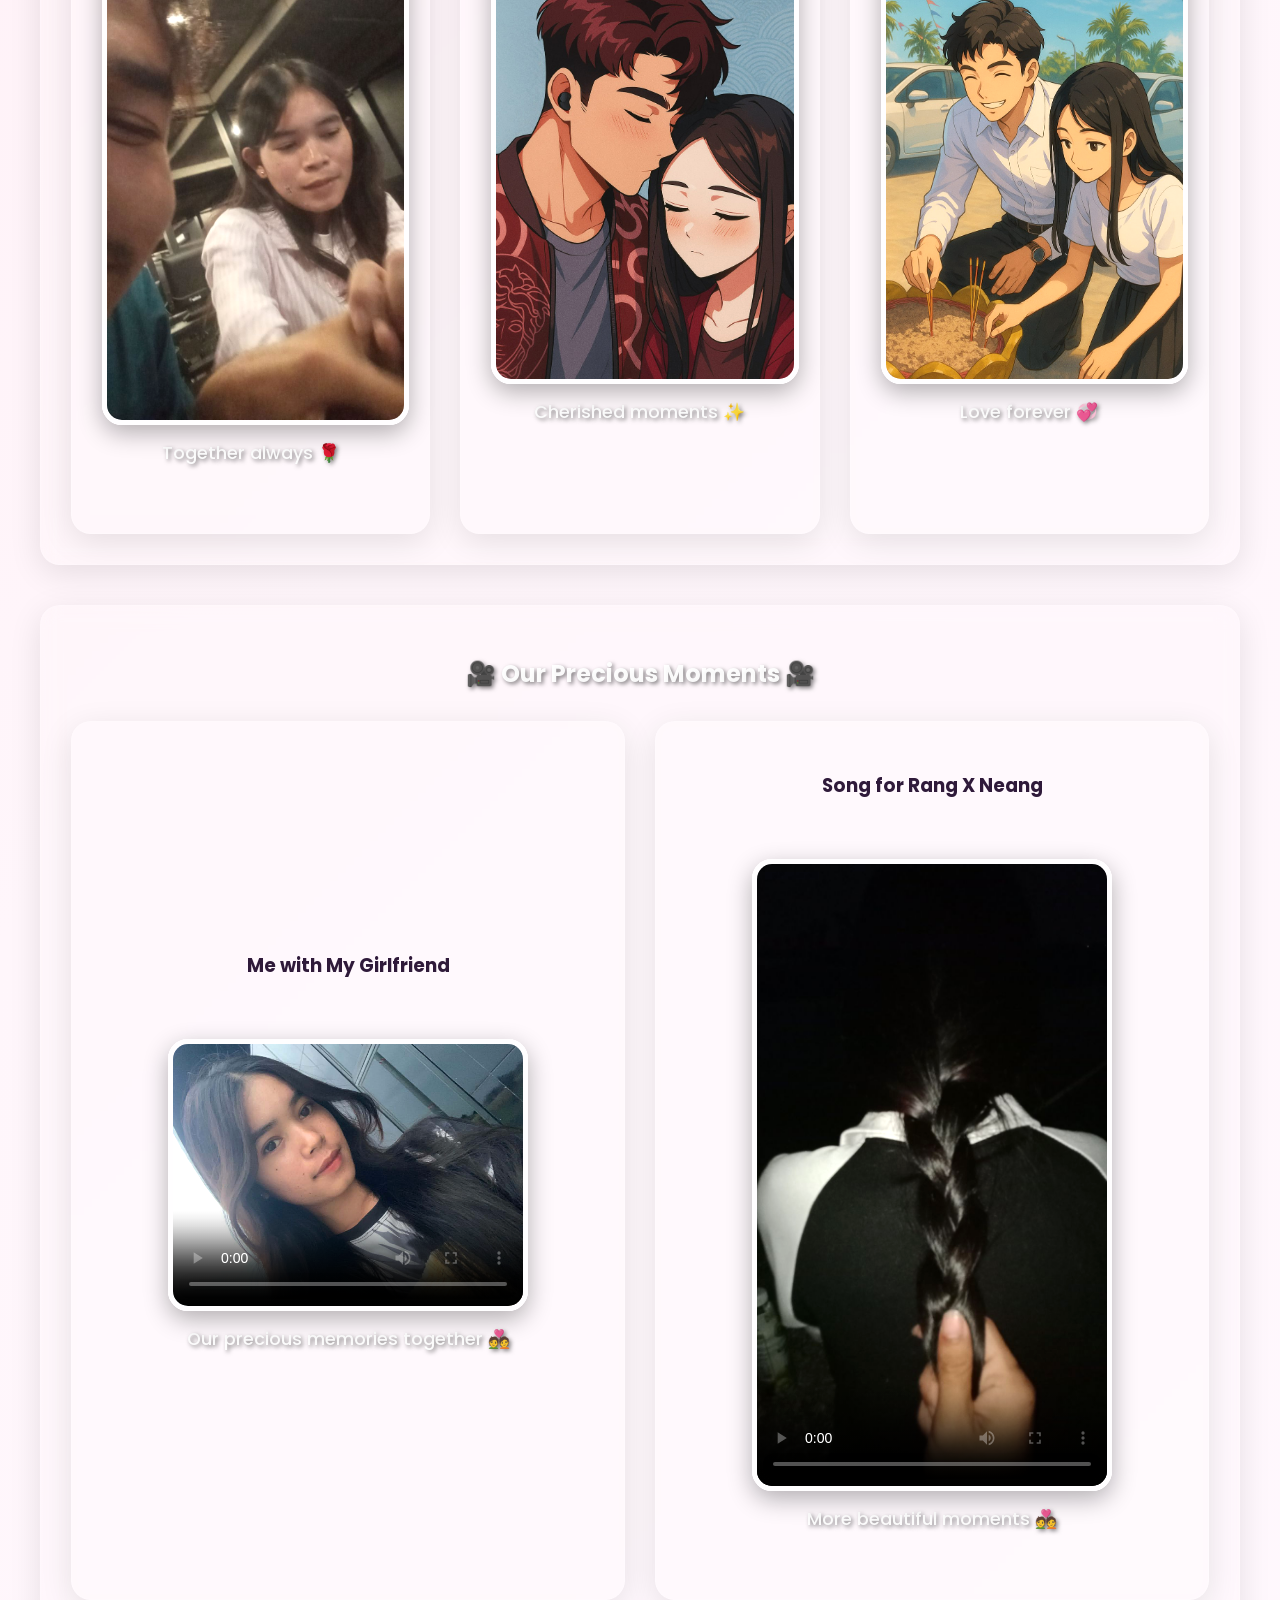
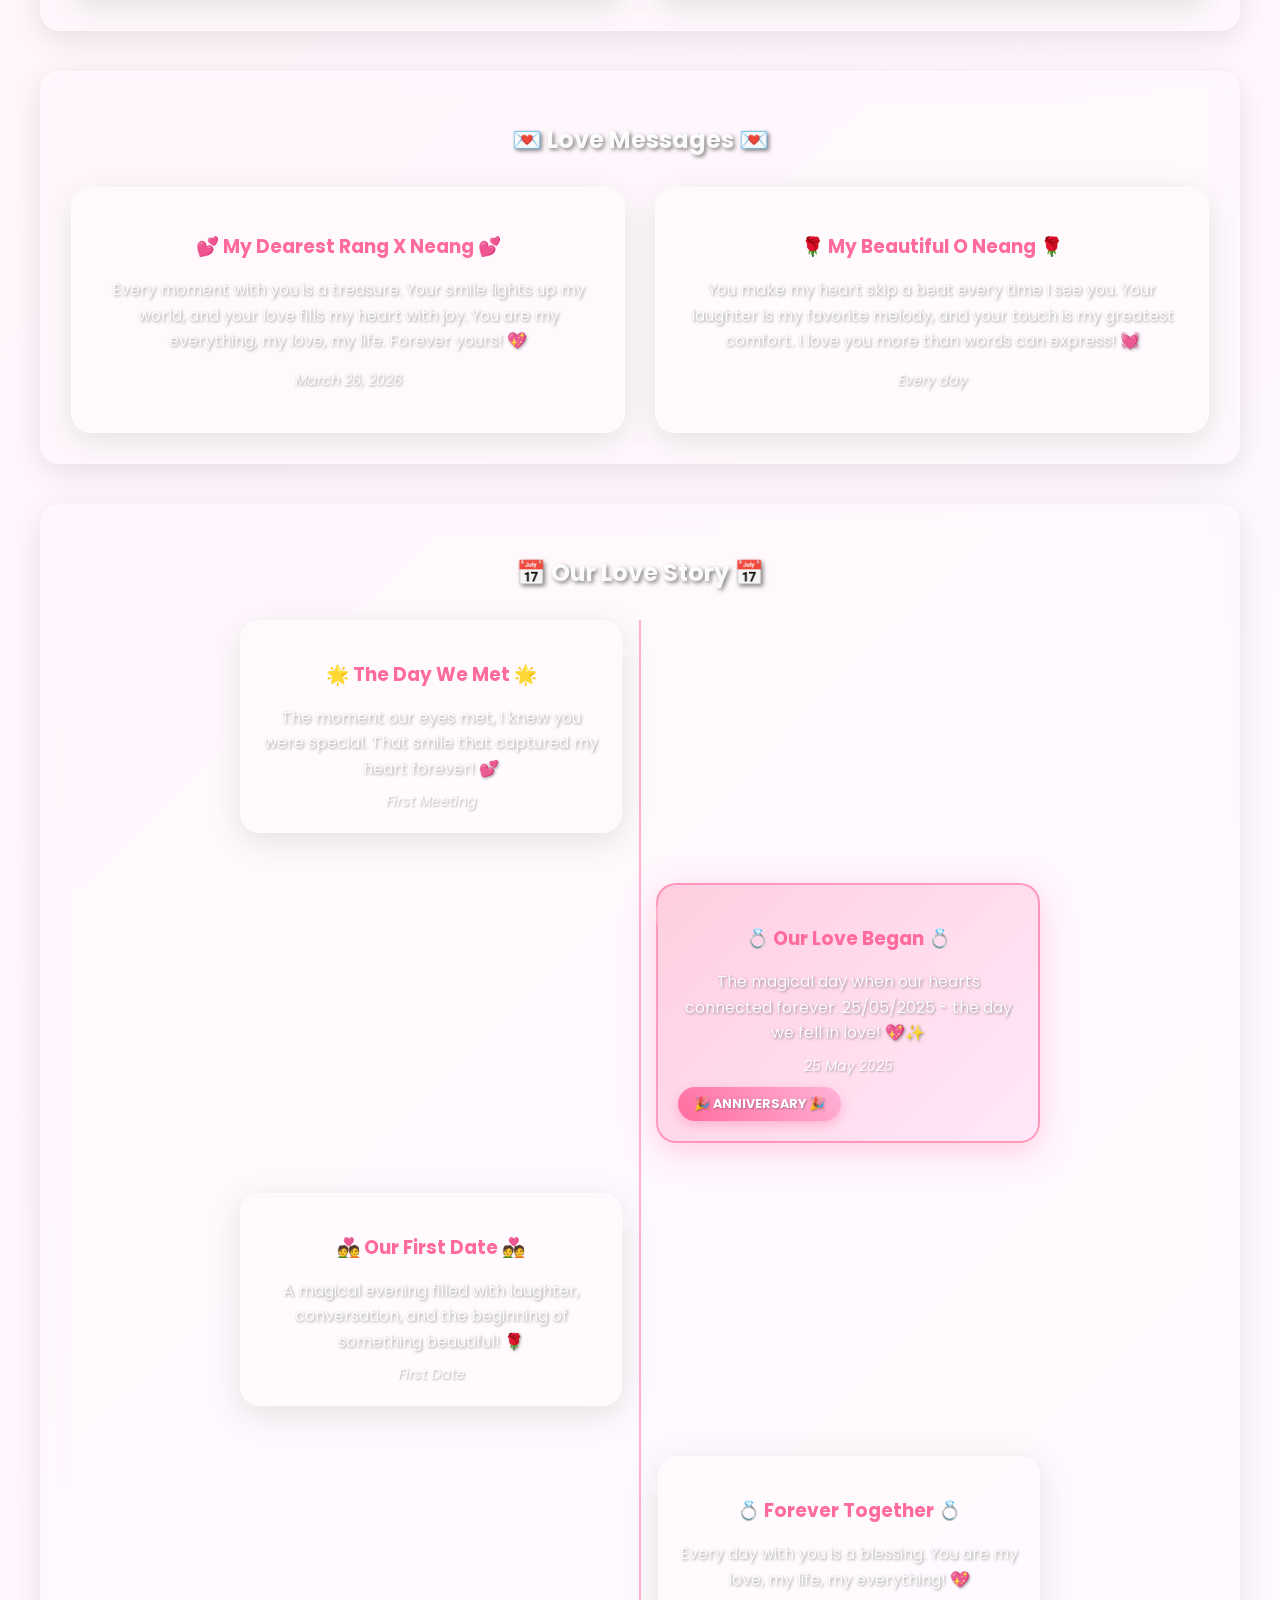
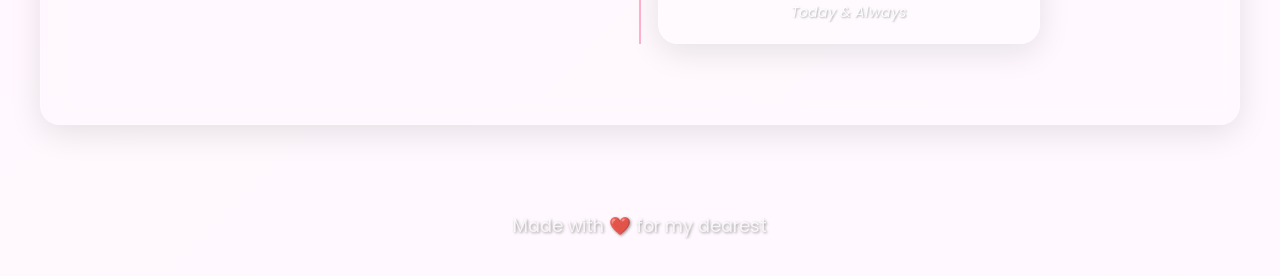
==== commit e52357b7: "update" ====
--- a/index.html
+++ b/index.html
@@ -10,14 +10,14 @@
 </head>
 <body class="theme-default">
     <header>
-        <h1> Rang X Neang II </h1>
+        <h1> Rang X Neang </h1>
         <p class="subtitle">My Beautiful Girlfriend</p>
 
         <div class="theme-controls">
             <button class="theme-btn" data-theme="default">Default</button>
             <button class="theme-btn" data-theme="pastel">Pastel</button>
             <button class="theme-btn" data-theme="rose">Rose</button>
-            <button class="theme-btn" data-theme="dark">Dark</button>
+            <button class="theme-btn" data-theme="dark">Darkkk</button>
         </div>
 
         <div class="lang-controls">
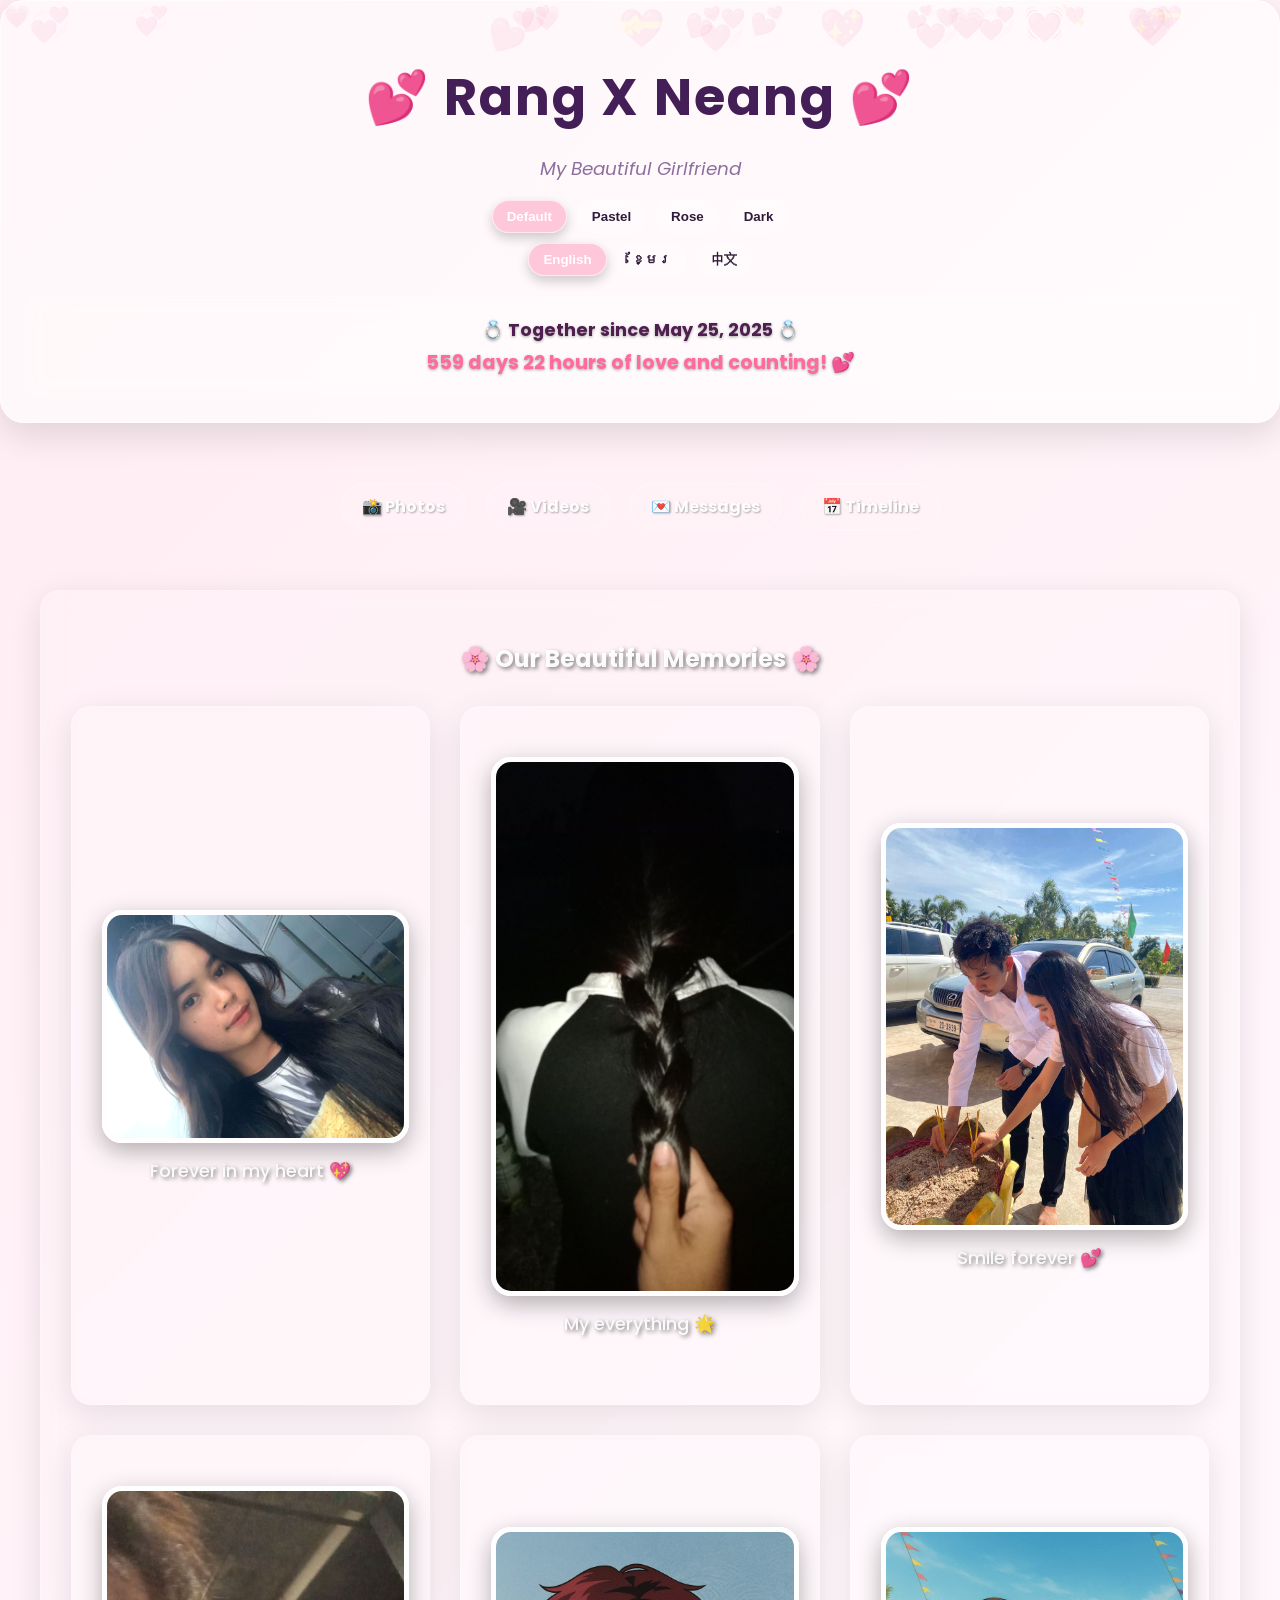
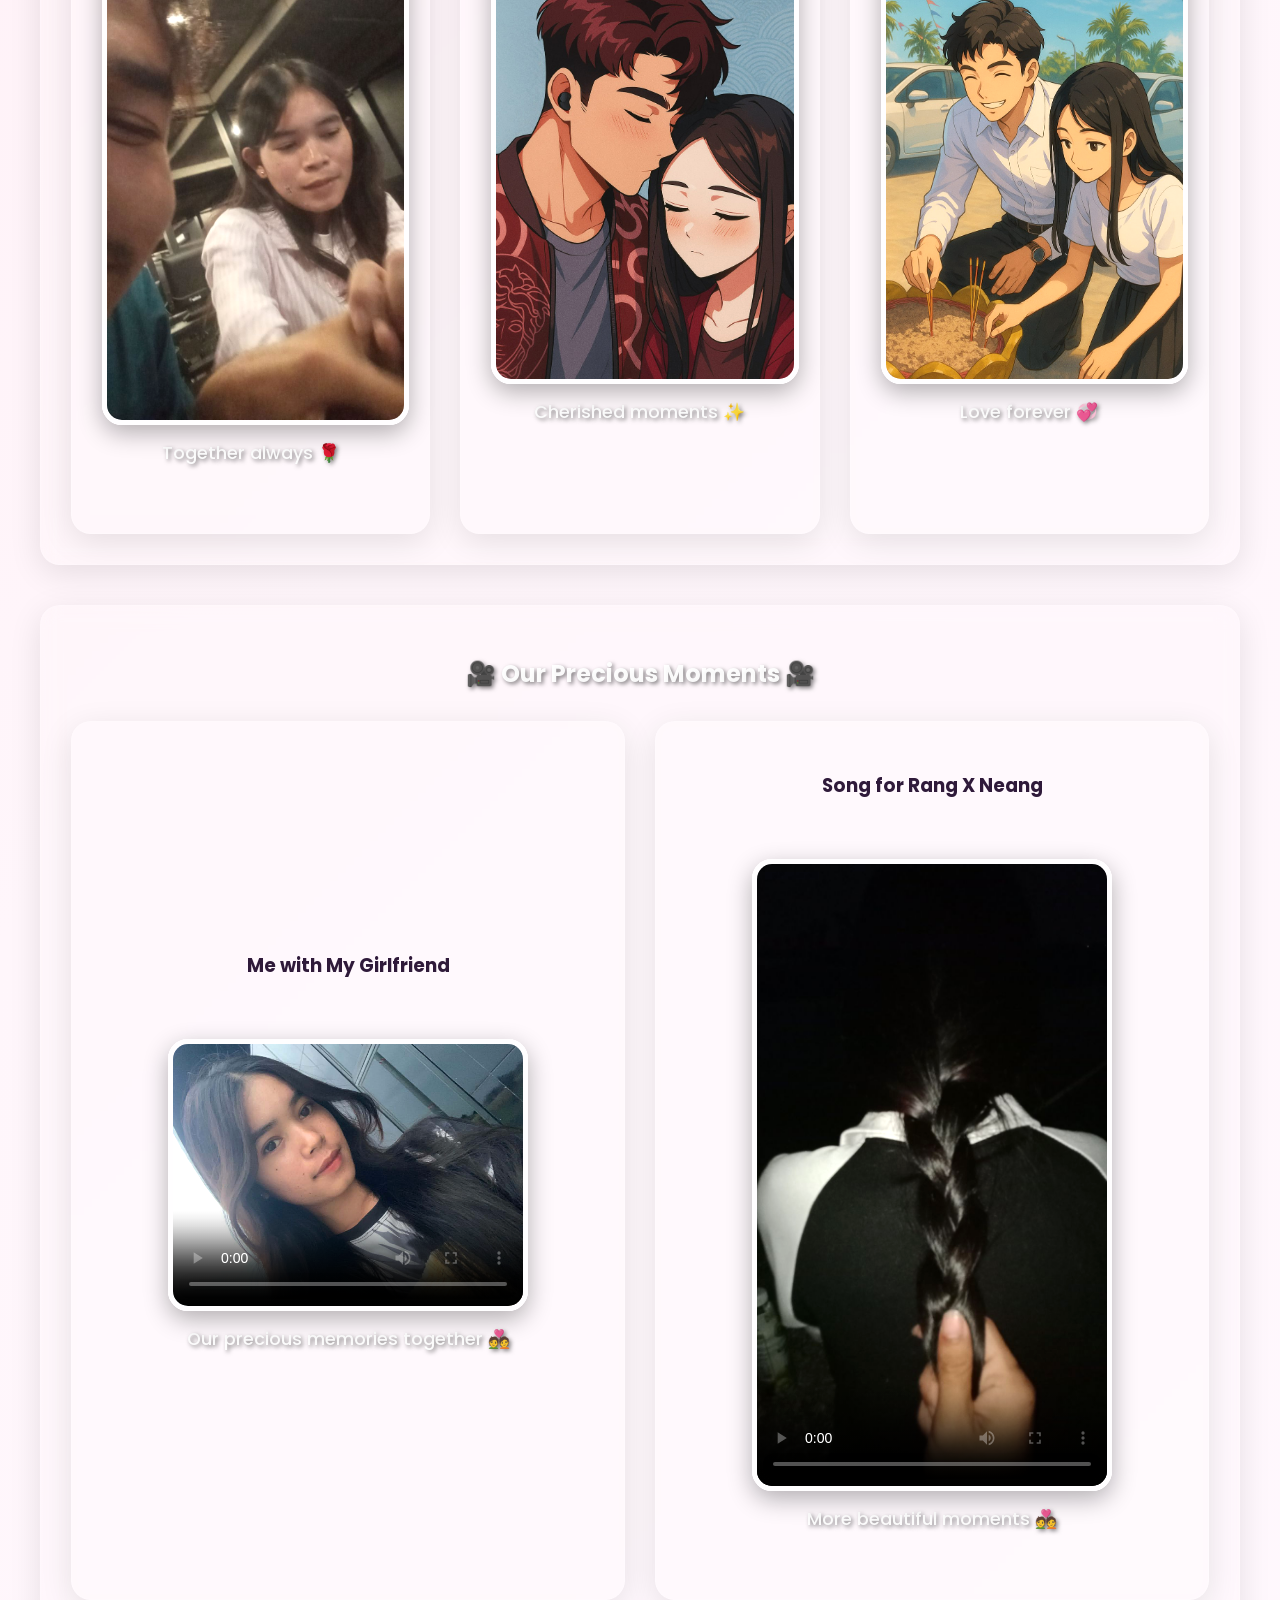
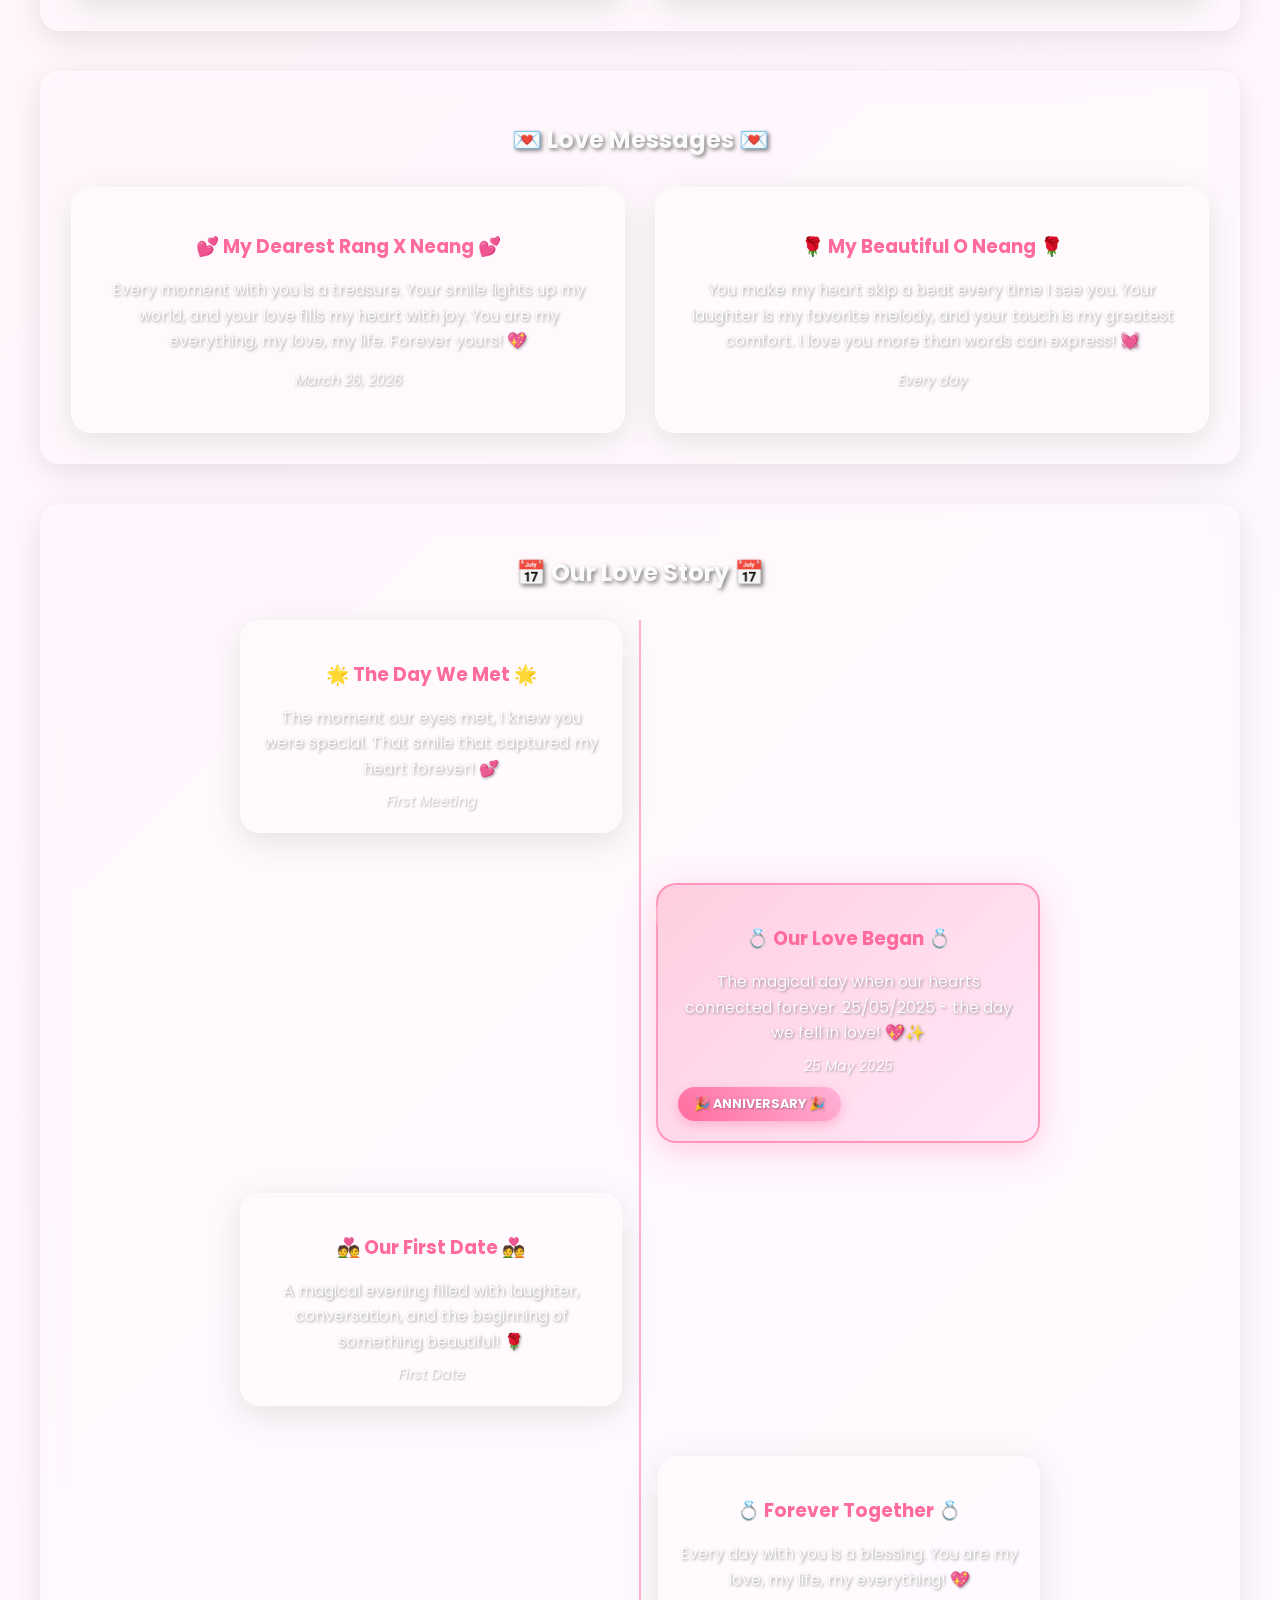
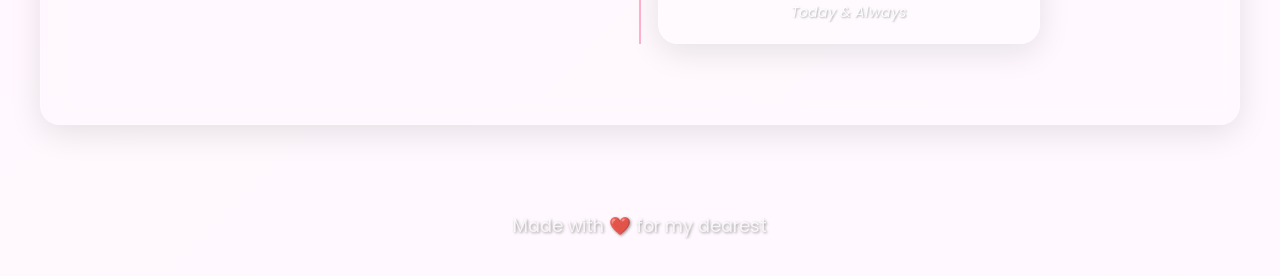
==== commit 4f3b920f: "update" ====
--- a/index.html
+++ b/index.html
@@ -17,7 +17,7 @@
             <button class="theme-btn" data-theme="default">Default</button>
             <button class="theme-btn" data-theme="pastel">Pastel</button>
             <button class="theme-btn" data-theme="rose">Rose</button>
-            <button class="theme-btn" data-theme="dark">Darkkk</button>
+            <button class="theme-btn" data-theme="dark">Dark</button>
         </div>
 
         <div class="lang-controls">
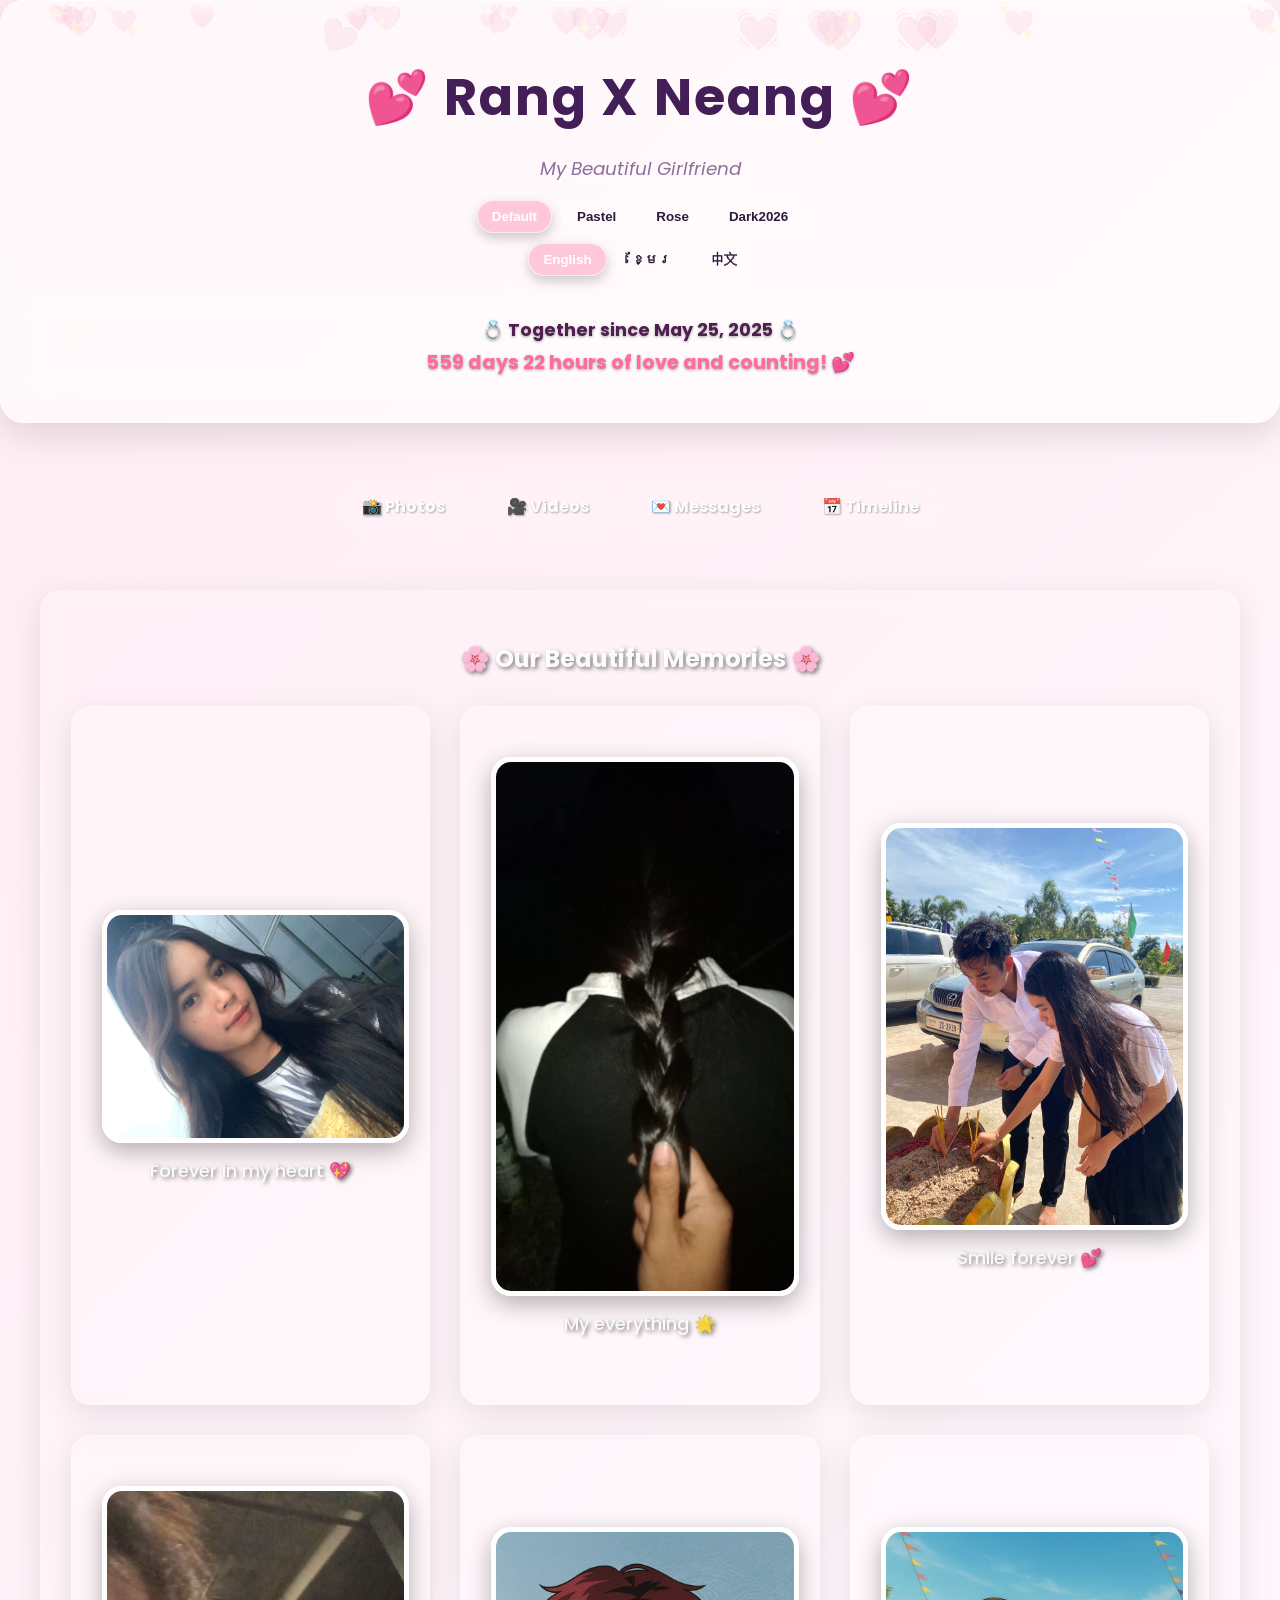
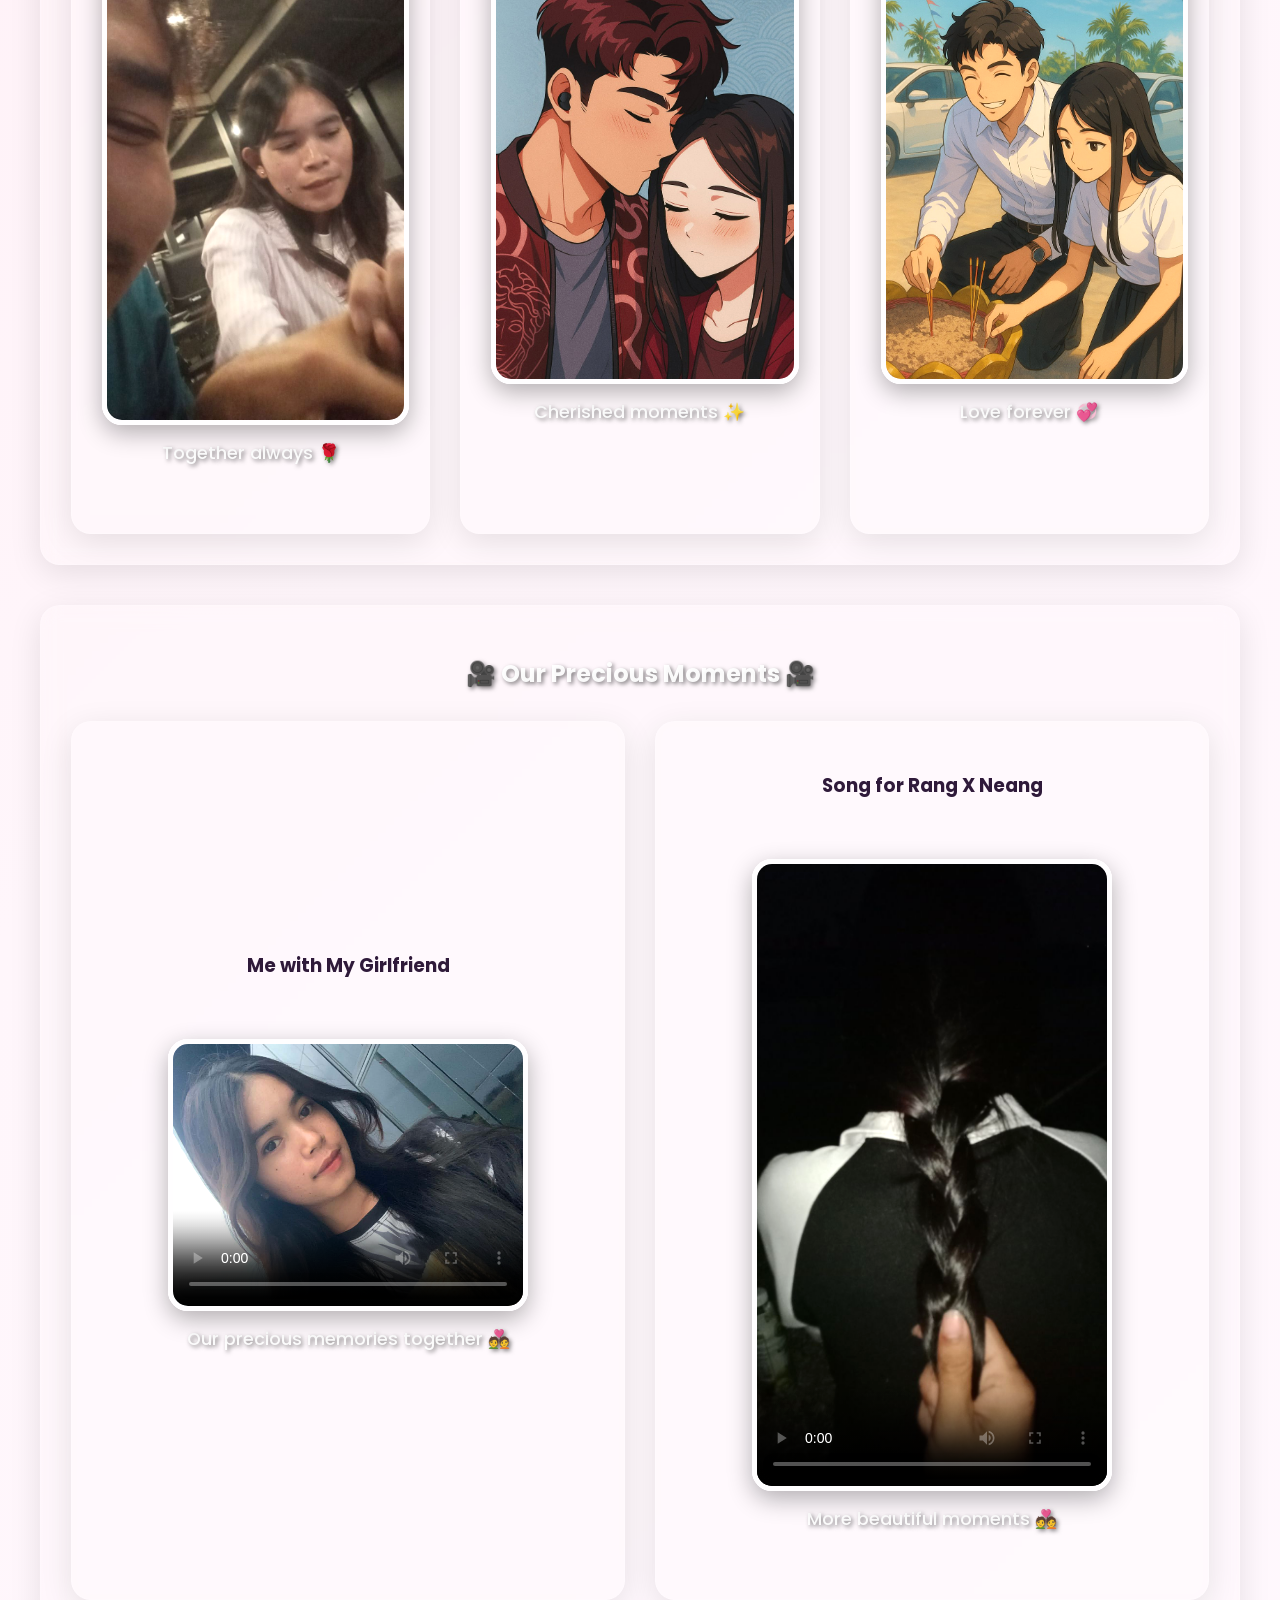
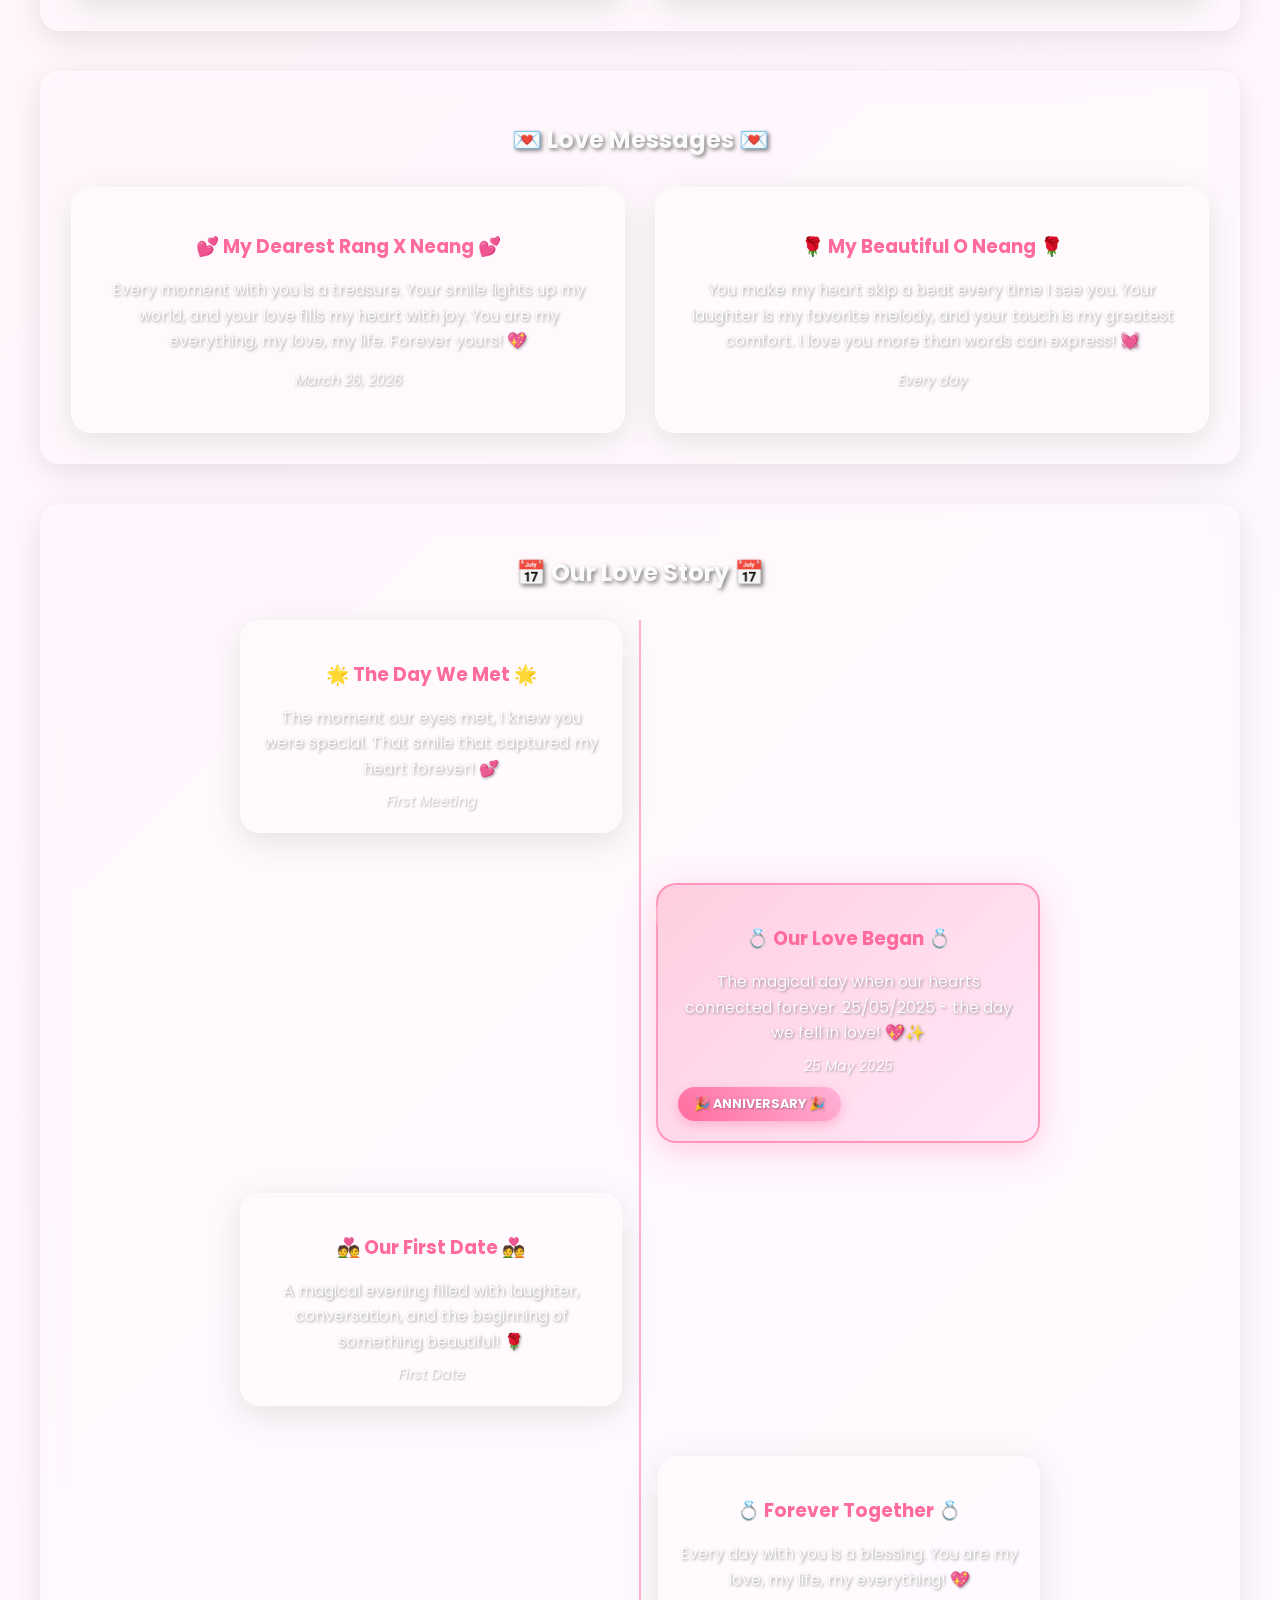
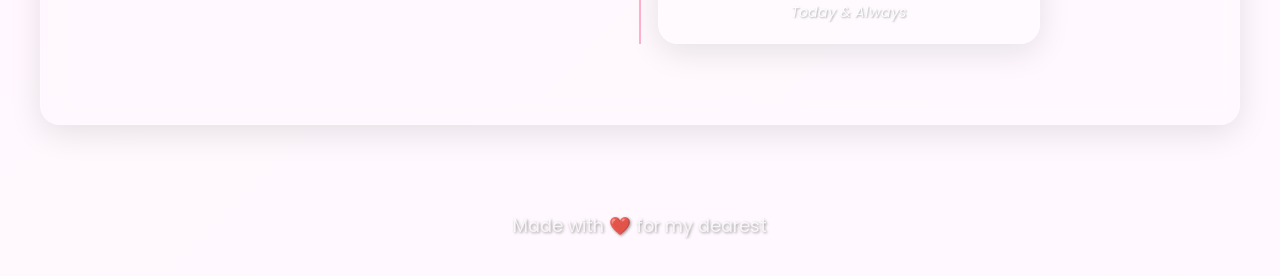
==== commit 006aaefd: "update" ====
--- a/index.html
+++ b/index.html
@@ -17,7 +17,7 @@
             <button class="theme-btn" data-theme="default">Default</button>
             <button class="theme-btn" data-theme="pastel">Pastel</button>
             <button class="theme-btn" data-theme="rose">Rose</button>
-            <button class="theme-btn" data-theme="dark">Dark</button>
+            <button class="theme-btn" data-theme="dark">Dark2026</button>
         </div>
 
         <div class="lang-controls">
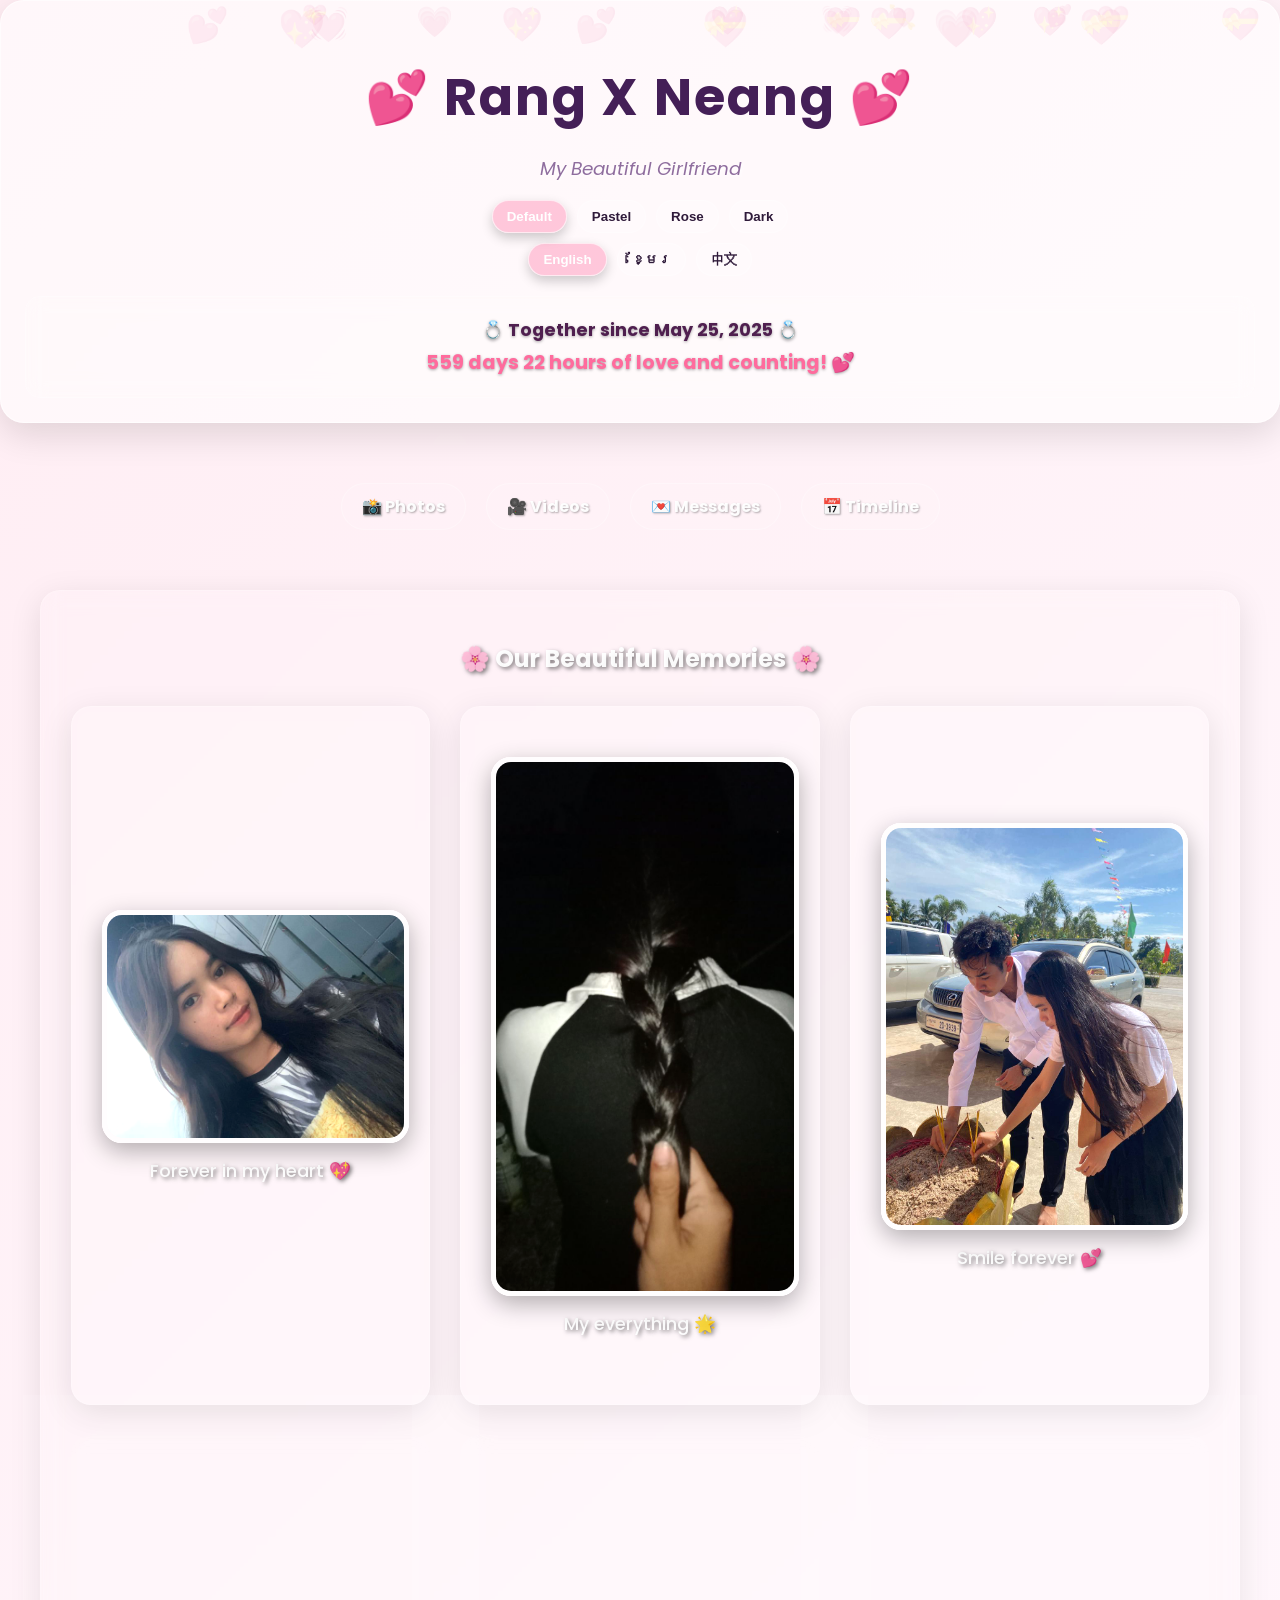
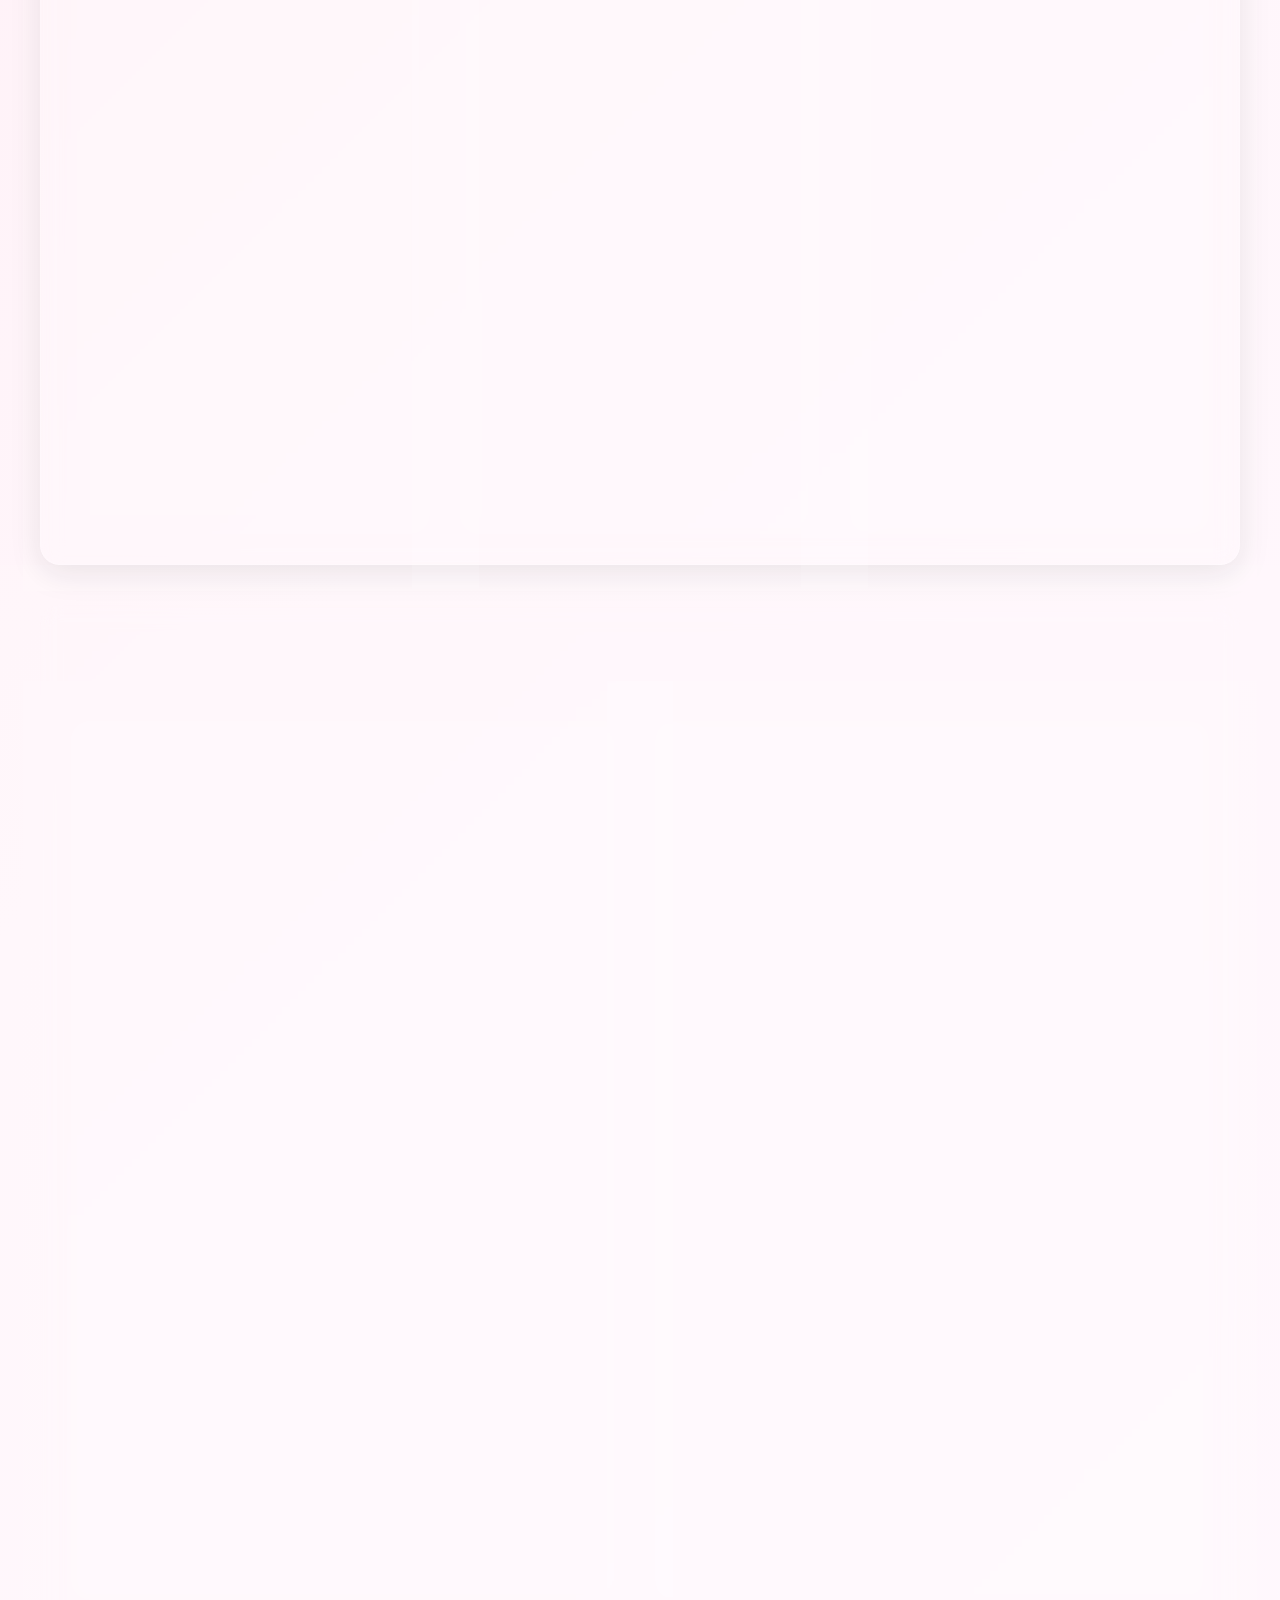
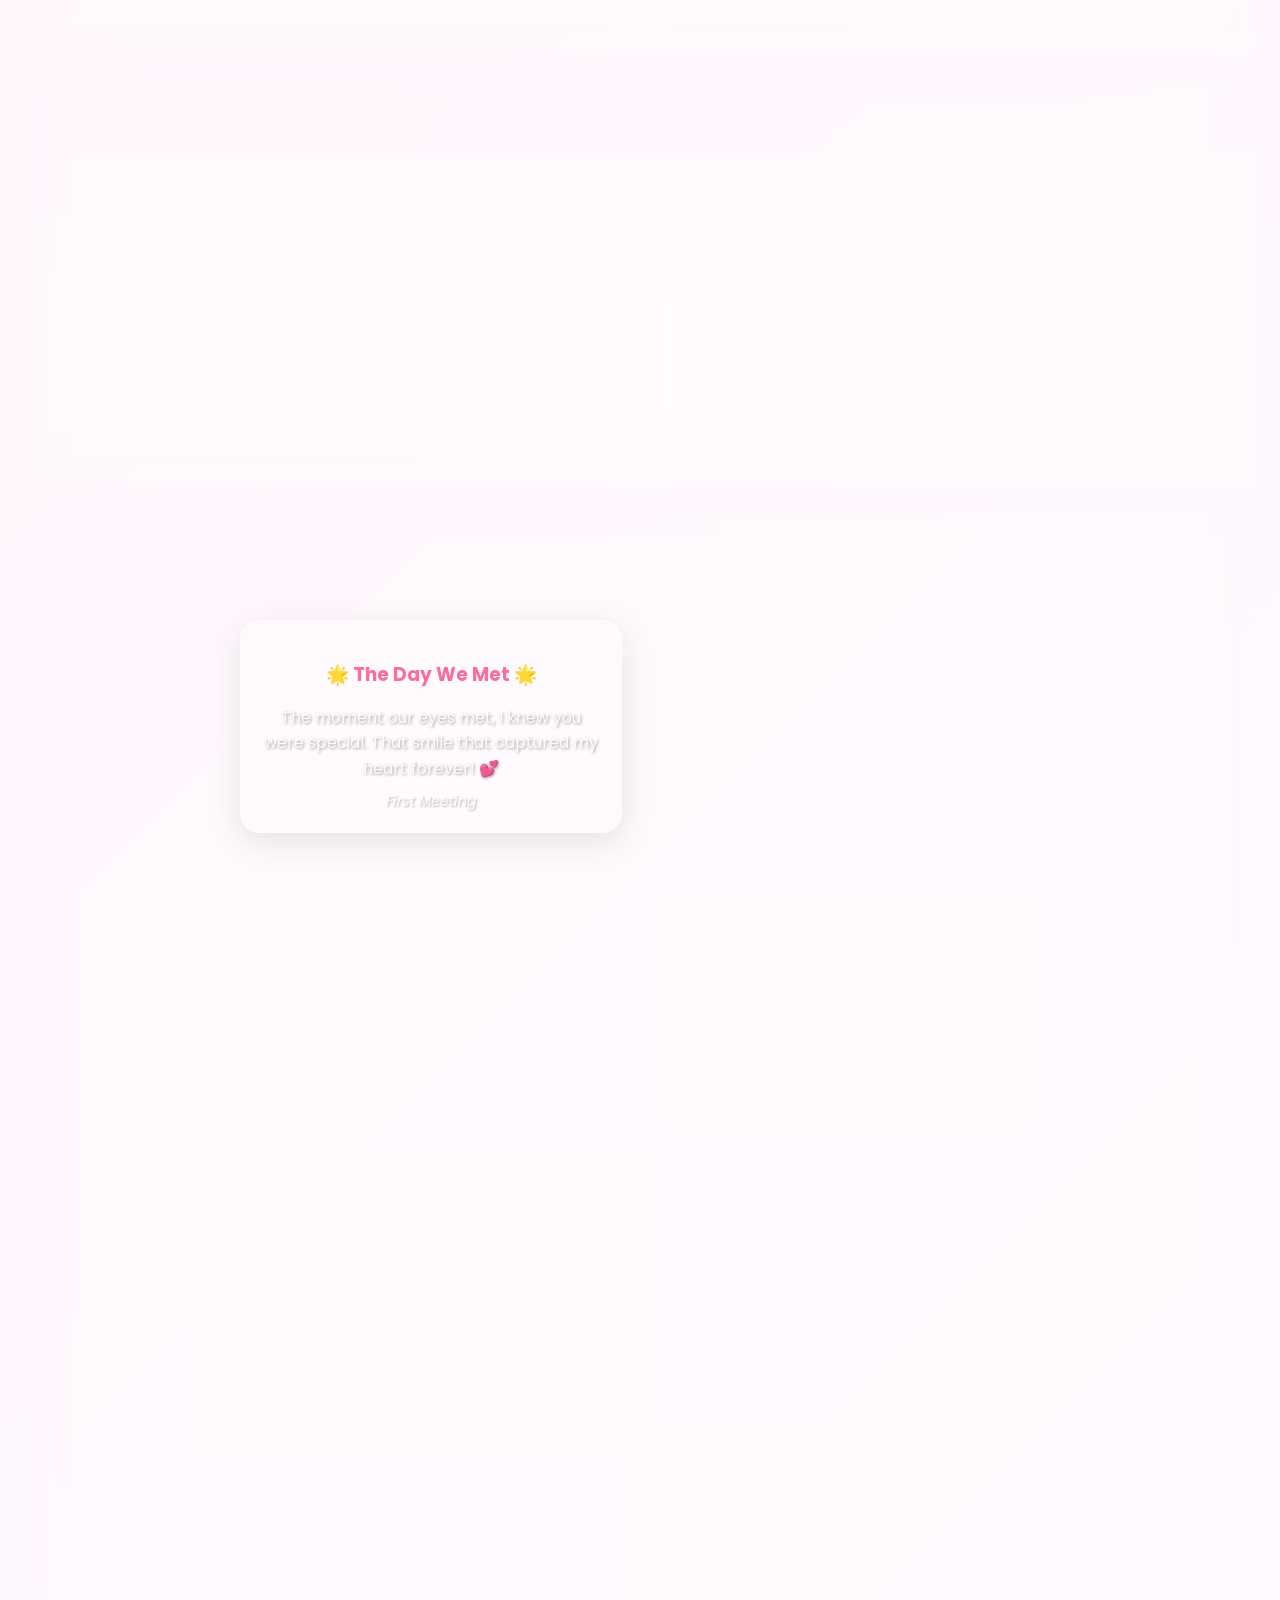
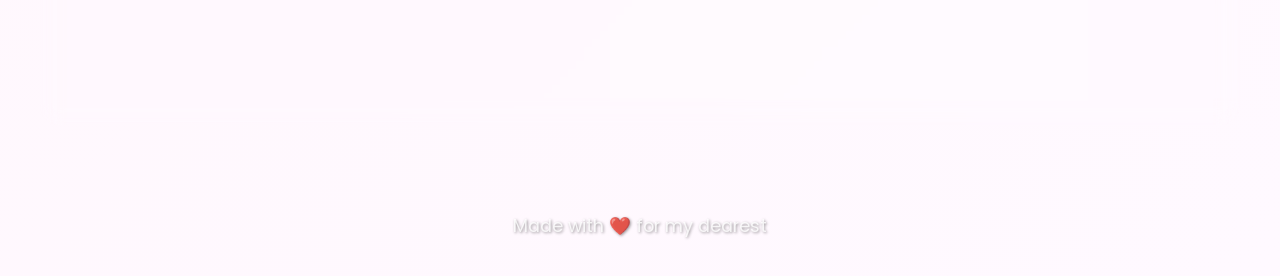
==== commit eee987ee: "update" ====
--- a/index.html
+++ b/index.html
@@ -17,7 +17,7 @@
             <button class="theme-btn" data-theme="default">Default</button>
             <button class="theme-btn" data-theme="pastel">Pastel</button>
             <button class="theme-btn" data-theme="rose">Rose</button>
-            <button class="theme-btn" data-theme="dark">Dark2026</button>
+            <button class="theme-btn" data-theme="dark">Dark</button>
         </div>
 
         <div class="lang-controls">
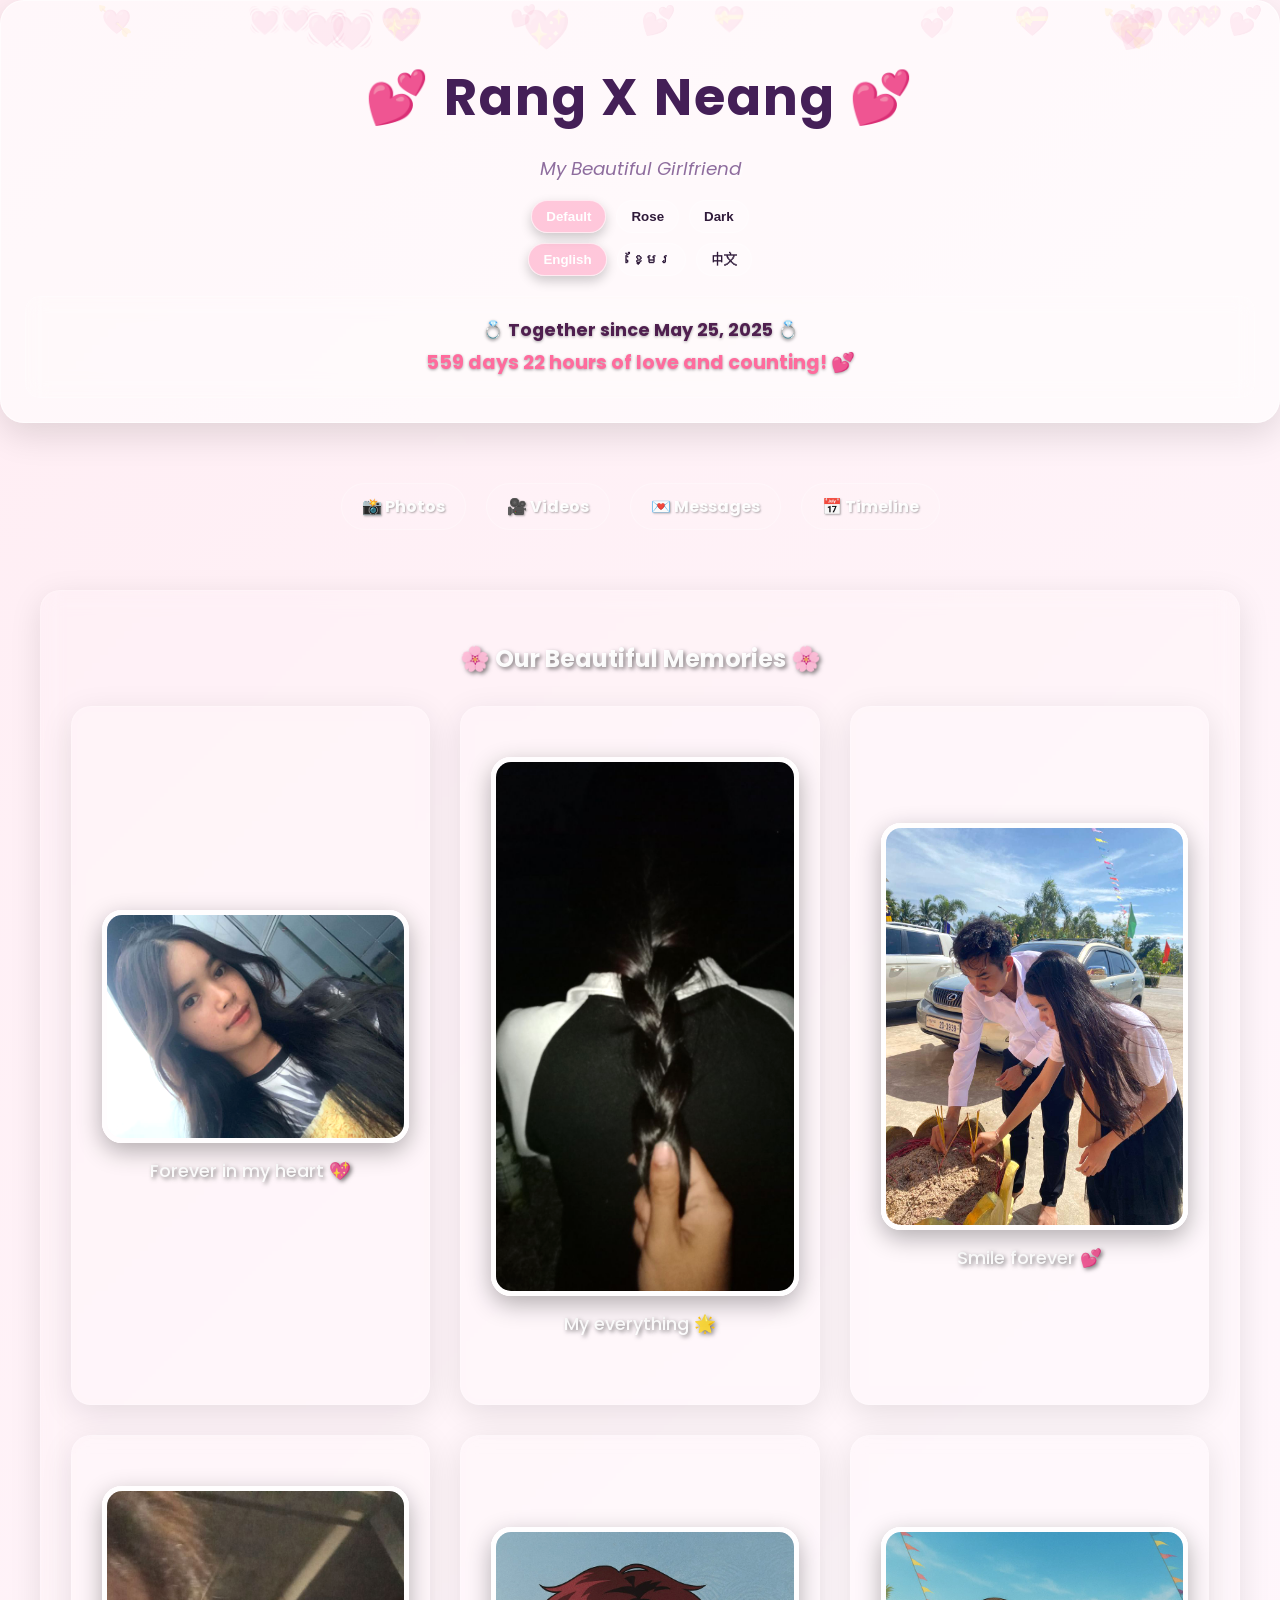
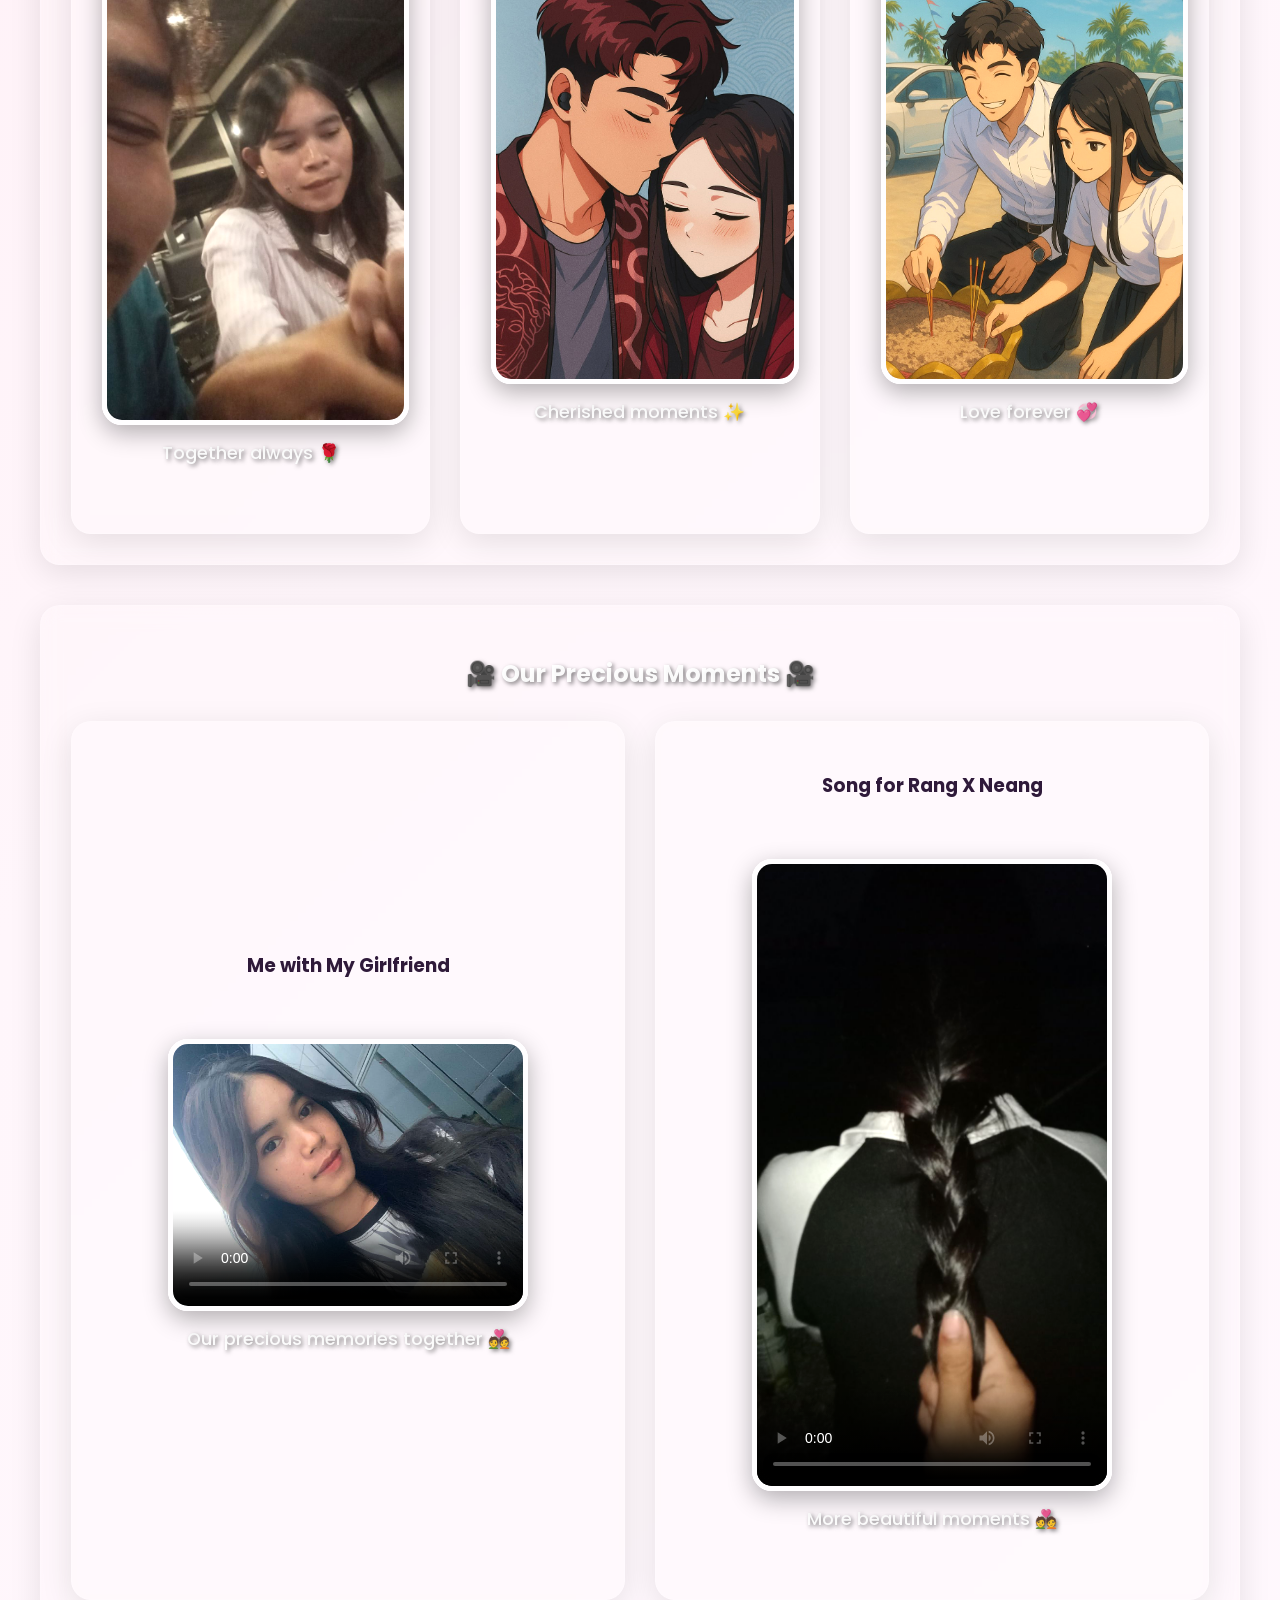
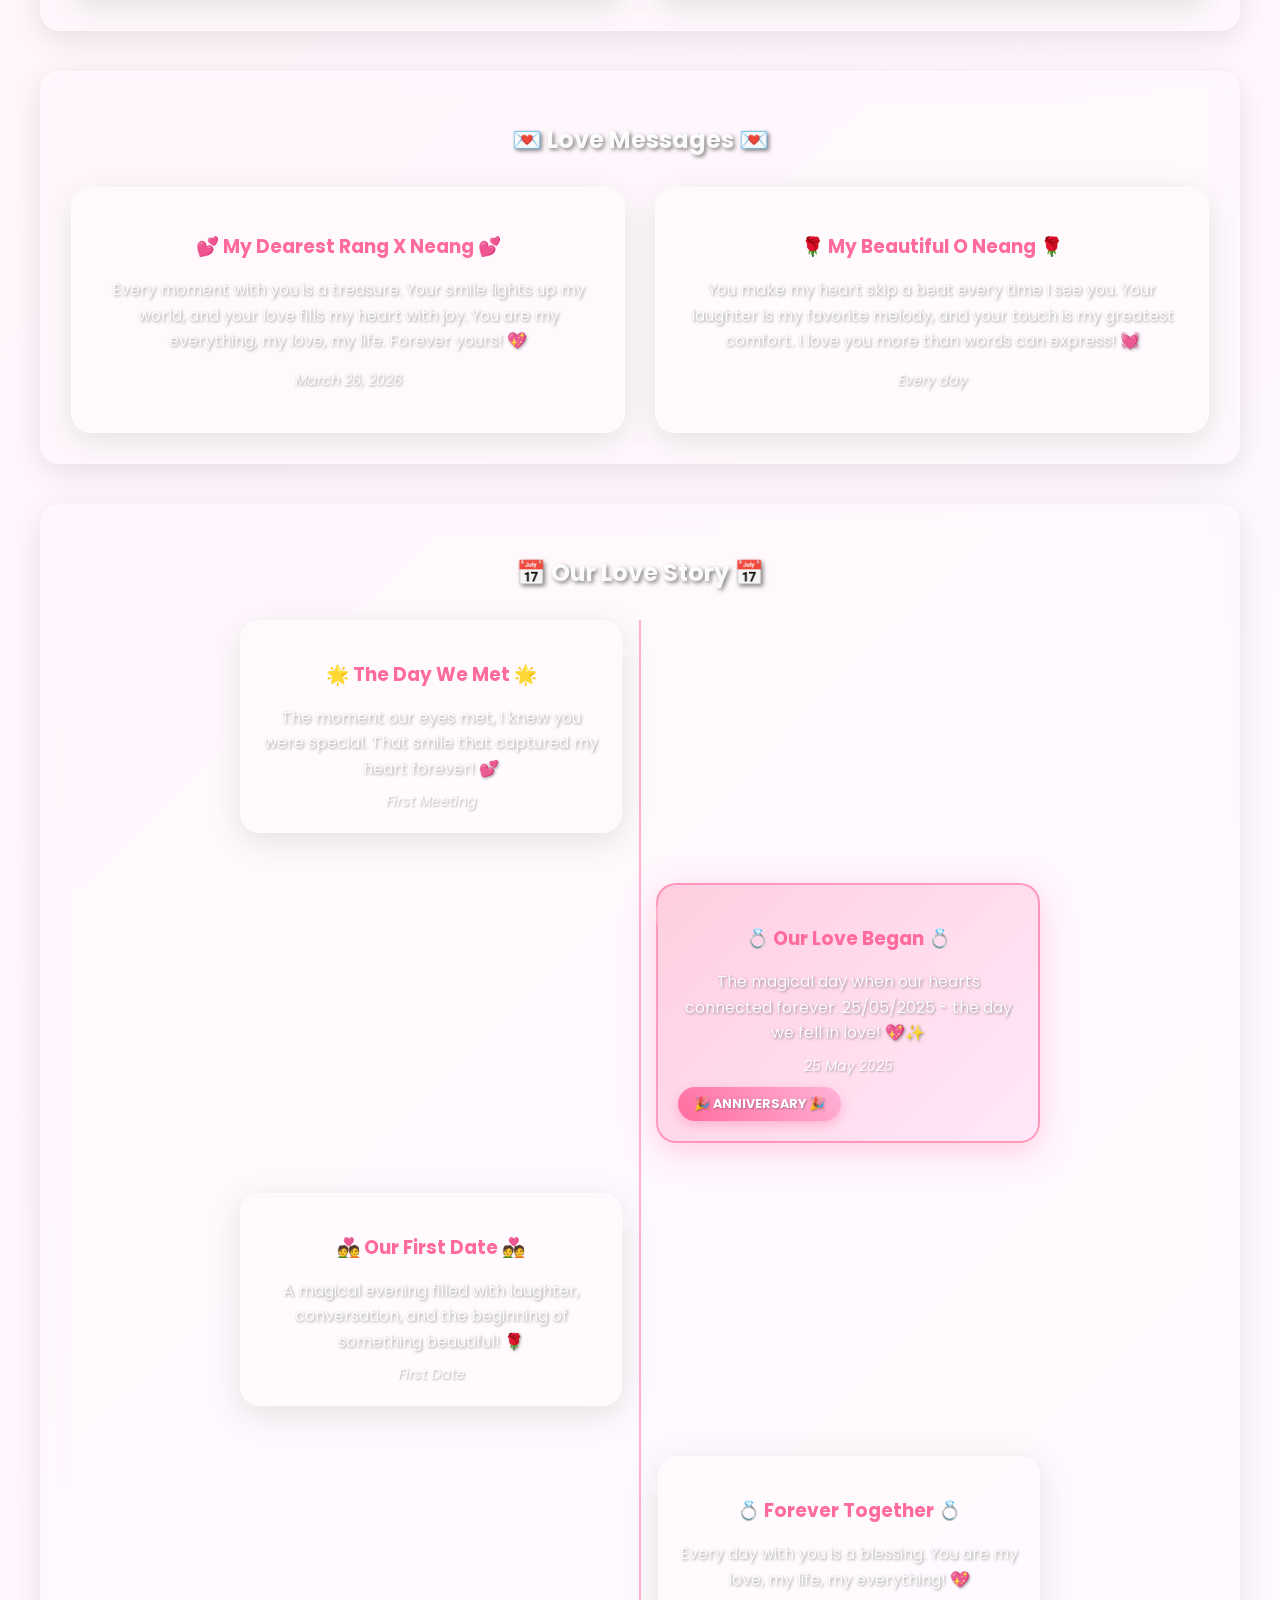
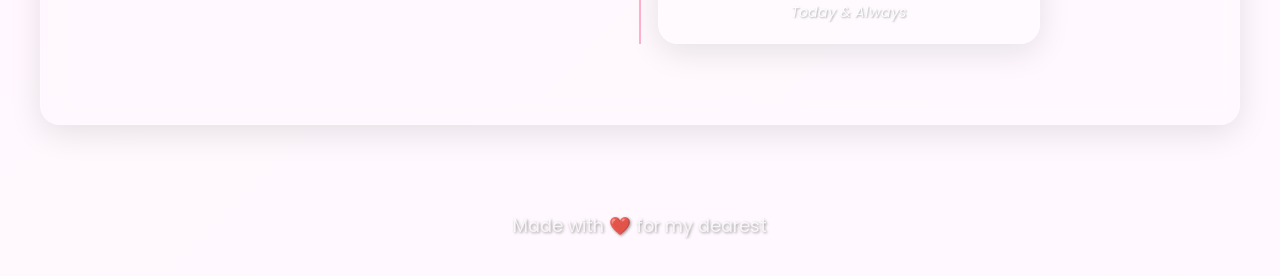
==== commit 8bea0556: "update" ====
--- a/index.html
+++ b/index.html
@@ -15,7 +15,7 @@
 
         <div class="theme-controls">
             <button class="theme-btn" data-theme="default">Default</button>
-            <button class="theme-btn" data-theme="pastel">Pastel</button>
+            <!-- <button class="theme-btn" data-theme="pastel">Pastel</button> -->
             <button class="theme-btn" data-theme="rose">Rose</button>
             <button class="theme-btn" data-theme="dark">Dark</button>
         </div>
